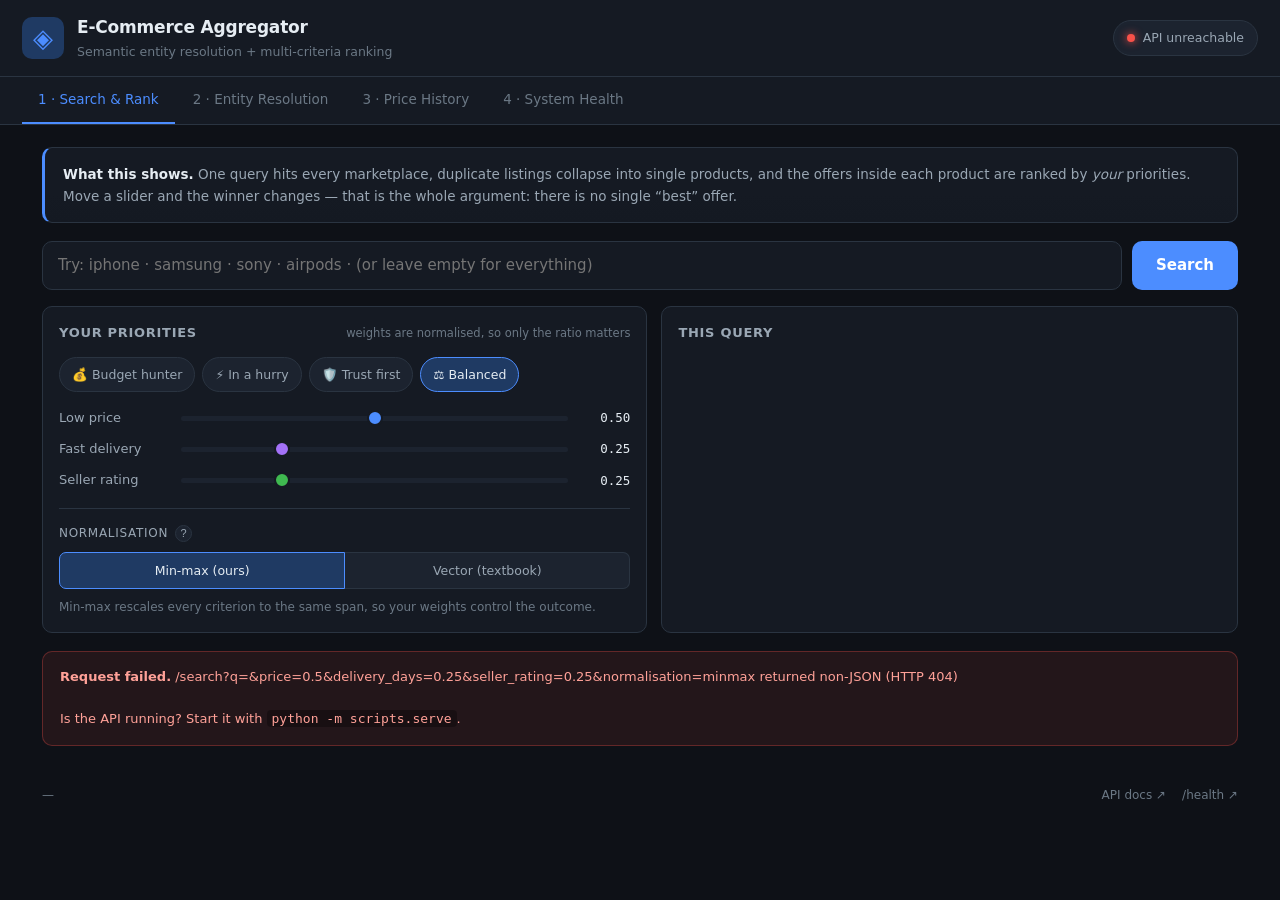
==== web/app/index.html @ dc73a74b "feat: live frontend served by the API, plus a demo walkthrough web/app/ is a four-tab single-page ap" ====
<!DOCTYPE html>
<html lang="en">
<head>
<meta charset="utf-8">
<meta name="viewport" content="width=device-width, initial-scale=1">
<title>E-Commerce Aggregator — live</title>
<!--
  Live frontend. Every number on this page comes from the API at runtime.

  WHY THIS EXISTS. The old dashboard.html was a static snapshot that
  re-implemented TOPSIS in JavaScript -- two implementations of one algorithm,
  which can disagree. This page calls GET /search instead, so the ranking you
  see is the ranking the Python code produced. There is one implementation.

  No CDN, no build step, no framework. Everything is inline or local, because
  the project has to run on a lab machine with no internet.
-->
<link rel="stylesheet" href="style.css">
<!-- Inline data-URI favicon. A separate .ico file would 404 on every page load
     and put a spurious error in the console during a demo. -->
<link rel="icon" href="data:image/svg+xml,%3Csvg xmlns='http://www.w3.org/2000/svg' viewBox='0 0 32 32'%3E%3Crect width='32' height='32' rx='7' fill='%231f3a63'/%3E%3Ctext x='16' y='23' font-size='20' text-anchor='middle' fill='%234c8dff'%3E%E2%97%88%3C/text%3E%3C/svg%3E">
</head>
<body>

<header class="topbar">
  <div class="brand">
    <span class="logo">◈</span>
    <div>
      <h1>E-Commerce Aggregator</h1>
      <p class="sub">Semantic entity resolution + multi-criteria ranking</p>
    </div>
  </div>
  <div class="status" id="statusChip" title="Loading system status…">
    <span class="dot"></span><span id="statusText">connecting…</span>
  </div>
</header>

<nav class="tabs" role="tablist">
  <button class="tab active" data-view="search"  role="tab">1 · Search &amp; Rank</button>
  <button class="tab"        data-view="resolve" role="tab">2 · Entity Resolution</button>
  <button class="tab"        data-view="prices"  role="tab">3 · Price History</button>
  <button class="tab"        data-view="system"  role="tab">4 · System Health</button>
</nav>

<main>

<!-- ============================================================ SEARCH -->
<section class="view active" id="view-search">

  <div class="explainer">
    <strong>What this shows.</strong> One query hits every marketplace, duplicate
    listings collapse into single products, and the offers inside each product are
    ranked by <em>your</em> priorities. Move a slider and the winner changes —
    that is the whole argument: there is no single &ldquo;best&rdquo; offer.
  </div>

  <div class="searchbar">
    <input type="search" id="q" placeholder="Try: iphone · samsung · sony · airpods · (or leave empty for everything)"
           autocomplete="off" spellcheck="false">
    <button id="searchBtn" class="primary">Search</button>
  </div>

  <div class="controls">
    <div class="panel weights">
      <div class="panel-head">
        <h2>Your priorities</h2>
        <span class="hint">weights are normalised, so only the ratio matters</span>
      </div>

      <div class="presets">
        <button class="preset" data-w="0.80,0.10,0.10">💰 Budget hunter</button>
        <button class="preset" data-w="0.20,0.65,0.15">⚡ In a hurry</button>
        <button class="preset" data-w="0.20,0.15,0.65">🛡️ Trust first</button>
        <button class="preset" data-w="0.50,0.25,0.25">⚖️ Balanced</button>
      </div>

      <label class="slider-row">
        <span class="slider-label">Low price</span>
        <input type="range" id="w-price" min="0" max="1" step="0.05" value="0.5">
        <output id="out-price">0.50</output>
      </label>
      <label class="slider-row">
        <span class="slider-label">Fast delivery</span>
        <input type="range" id="w-delivery" min="0" max="1" step="0.05" value="0.25">
        <output id="out-delivery">0.25</output>
      </label>
      <label class="slider-row">
        <span class="slider-label">Seller rating</span>
        <input type="range" id="w-rating" min="0" max="1" step="0.05" value="0.25">
        <output id="out-rating">0.25</output>
      </label>

      <div class="norm-toggle">
        <div class="norm-head">
          Normalisation
          <button class="info" id="normInfo" title="Why this matters">?</button>
        </div>
        <div class="segmented">
          <button class="seg active" data-norm="minmax">Min-max (ours)</button>
          <button class="seg" data-norm="vector">Vector (textbook)</button>
        </div>
        <p class="norm-note" id="normNote">
          Min-max rescales every criterion to the same span, so your weights
          control the outcome.
        </p>
      </div>
    </div>

    <div class="panel stats" id="queryStats">
      <div class="panel-head"><h2>This query</h2></div>
      <div class="statgrid" id="statGrid"></div>
      <div class="pipeline" id="pipelineViz"></div>
    </div>
  </div>

  <div id="results" class="results"></div>
</section>

<!-- ========================================================== RESOLVE -->
<section class="view" id="view-resolve">

  <div class="explainer">
    <strong>The hard part of this project.</strong> &ldquo;iPhone 15 128GB Blue&rdquo;
    and &ldquo;iPhone 15 <em>256GB</em> Blue&rdquo; are about 97% similar as text
    but are <em>different products</em>. Embeddings capture topic, not
    specification — so hard attributes are enforced as <em>constraints</em>,
    never learned.
    <br><br>
    <strong>Stage 1 — blocking:</strong> attributes are extracted from each title
    with rules. Listings whose <code>brand · storage · colour</code> disagree land
    in different blocks and can <em>never</em> merge.
    <strong>Stage 2 — semantic clustering:</strong> inside each block, titles are
    embedded and clustered by cosine similarity. Model number and generation act
    as extra must-not-link constraints.
  </div>

  <div class="searchbar">
    <input type="search" id="rq" placeholder="Filter listings (empty = whole catalogue)"
           autocomplete="off" spellcheck="false">
    <button id="resolveBtn" class="primary">Resolve</button>
  </div>

  <div class="resolve-summary" id="resolveSummary"></div>
  <div id="blocks" class="blocks"></div>
</section>

<!-- =========================================================== PRICES -->
<section class="view" id="view-prices">

  <div class="explainer">
    <strong>Why this matters.</strong> Forecasting needs price <em>history</em>,
    and you cannot scrape the past. An earlier version of the collector recorded a
    static file every day and produced a perfectly flat line — the row count grew
    and the data looked healthy while being worthless. Every series below has real
    day-to-day movement, and <code>flat_series</code> on the health tab is the
    guard that stops that bug ever hiding again.
  </div>

  <div class="price-layout">
    <aside class="panel item-list">
      <div class="panel-head">
        <h2>Tracked items</h2>
        <span class="hint" id="itemCount"></span>
      </div>
      <div id="itemList"></div>
    </aside>
    <div class="panel chart-panel">
      <div class="panel-head">
        <h2 id="chartTitle">Select an item</h2>
        <span class="hint" id="chartMeta"></span>
      </div>
      <div id="chart"></div>
      <div id="chartStats" class="chart-stats"></div>
    </div>
  </div>
</section>

<!-- =========================================================== SYSTEM -->
<section class="view" id="view-system">

  <div class="explainer">
    <strong>Health checks that report data quality, not just liveness.</strong>
    Most health endpoints answer &ldquo;is the process running?&rdquo; — which is
    nearly useless, because the process was running fine the entire time the price
    history was garbage. This one reports the failures this system can actually
    have.
    <br><br>
    <code>status: degraded</code> is <strong>expected</strong> without live API
    credentials. It is not a malfunction — it is the system refusing to pretend
    simulated data is real.
  </div>

  <div class="system-grid" id="systemGrid"></div>

  <div class="panel">
    <div class="panel-head"><h2>Raw /health response</h2>
      <span class="hint">this is exactly what the API returned</span></div>
    <pre id="healthRaw" class="code"></pre>
  </div>
</section>

</main>

<div class="modal" id="modal" hidden>
  <div class="modal-box">
    <button class="modal-close" id="modalClose">×</button>
    <div id="modalBody"></div>
  </div>
</div>

<footer>
  <span id="footerInfo">—</span>
  <span class="spacer"></span>
  <a href="/docs" target="_blank" rel="noopener">API docs ↗</a>
  <a href="/health" target="_blank" rel="noopener">/health ↗</a>
</footer>

<script src="app.js"></script>
</body>
</html>
---- web/app/style.css ----
/*
  Styling for the live frontend.

  Deliberately hand-written, no framework and no CDN: the project has to run on a
  lab machine with no internet. Dark theme because it is being projected in a
  room, and high-contrast-on-dark reads better than dark-on-white on a projector.
*/

:root {
  --bg:        #0e1117;
  --bg-2:      #151a23;
  --bg-3:      #1c232f;
  --line:      #2a3441;
  --text:      #e6edf3;
  --text-2:    #9aa7b4;
  --text-3:    #6b7885;

  --accent:    #4c8dff;
  --accent-dim:#1f3a63;
  --win:       #3fb950;
  --warn:      #d29922;
  --bad:       #f85149;

  --price:     #4c8dff;
  --delivery:  #a371f7;
  --rating:    #3fb950;

  --radius: 10px;
  --mono: ui-monospace, "Cascadia Code", "SF Mono", Consolas, monospace;
}

* { box-sizing: border-box; }

body {
  margin: 0;
  font: 15px/1.55 -apple-system, "Segoe UI", Roboto, system-ui, sans-serif;
  background: var(--bg);
  color: var(--text);
  -webkit-font-smoothing: antialiased;
}

h1, h2, h3 { margin: 0; font-weight: 600; }
code, pre, .mono { font-family: var(--mono); }

/* ---------------------------------------------------------------- topbar */

.topbar {
  display: flex; align-items: center; justify-content: space-between;
  gap: 16px; padding: 14px 22px;
  background: var(--bg-2); border-bottom: 1px solid var(--line);
  position: sticky; top: 0; z-index: 20;
}
.brand { display: flex; align-items: center; gap: 13px; }
.logo {
  font-size: 26px; color: var(--accent);
  display: grid; place-items: center;
  width: 42px; height: 42px; border-radius: var(--radius);
  background: var(--accent-dim);
}
.topbar h1 { font-size: 17px; letter-spacing: -0.2px; }
.sub { margin: 2px 0 0; font-size: 12.5px; color: var(--text-3); }

.status {
  display: flex; align-items: center; gap: 8px;
  padding: 7px 13px; border-radius: 100px;
  background: var(--bg-3); border: 1px solid var(--line);
  font-size: 12.5px; color: var(--text-2); white-space: nowrap;
}
.status .dot {
  width: 8px; height: 8px; border-radius: 50%;
  background: var(--text-3); flex: none;
}
.status.ok       .dot { background: var(--win);  box-shadow: 0 0 8px var(--win); }
.status.degraded .dot { background: var(--warn); box-shadow: 0 0 8px var(--warn); }
.status.error    .dot { background: var(--bad);  box-shadow: 0 0 8px var(--bad); }

/* ---------------------------------------------------------------- tabs */

.tabs {
  display: flex; gap: 2px; padding: 0 22px;
  background: var(--bg-2); border-bottom: 1px solid var(--line);
  overflow-x: auto;
}
.tab {
  appearance: none; border: 0; background: none; cursor: pointer;
  padding: 12px 16px; font: inherit; font-size: 13.5px;
  color: var(--text-3); border-bottom: 2px solid transparent;
  white-space: nowrap; transition: color .12s;
}
.tab:hover { color: var(--text-2); }
.tab.active { color: var(--accent); border-bottom-color: var(--accent); }

main { max-width: 1240px; margin: 0 auto; padding: 22px; }

.view { display: none; }
.view.active { display: block; animation: fade .18s ease; }
@keyframes fade { from { opacity: 0; transform: translateY(3px); } }

/* ---------------------------------------------------------------- explainer */

.explainer {
  background: linear-gradient(180deg, var(--bg-2), var(--bg-2) 60%, #141922);
  border: 1px solid var(--line); border-left: 3px solid var(--accent);
  border-radius: var(--radius);
  padding: 15px 18px; margin-bottom: 18px;
  font-size: 13.5px; line-height: 1.65; color: var(--text-2);
}
.explainer strong { color: var(--text); }
.explainer code {
  background: var(--bg-3); padding: 1px 5px; border-radius: 4px;
  font-size: 12.5px; color: #a8c7fa;
}

/* ---------------------------------------------------------------- search */

.searchbar { display: flex; gap: 10px; margin-bottom: 16px; }
.searchbar input {
  flex: 1; padding: 12px 15px; font: inherit;
  background: var(--bg-2); color: var(--text);
  border: 1px solid var(--line); border-radius: var(--radius);
}
.searchbar input:focus {
  outline: none; border-color: var(--accent);
  box-shadow: 0 0 0 3px rgba(76,141,255,.15);
}
button.primary {
  padding: 12px 24px; font: inherit; font-weight: 600; cursor: pointer;
  background: var(--accent); color: #fff;
  border: 0; border-radius: var(--radius);
}
button.primary:hover { background: #3d7ae5; }
button.primary:disabled { opacity: .55; cursor: default; }

/* ---------------------------------------------------------------- panels */

.panel {
  background: var(--bg-2); border: 1px solid var(--line);
  border-radius: var(--radius); padding: 16px;
}
.panel-head {
  display: flex; align-items: baseline; justify-content: space-between;
  gap: 10px; margin-bottom: 13px;
}
.panel-head h2 { font-size: 13px; text-transform: uppercase; letter-spacing: .7px; color: var(--text-2); }
.hint { font-size: 11.5px; color: var(--text-3); }

.controls {
  display: grid; grid-template-columns: minmax(0,1.05fr) minmax(0,1fr);
  gap: 14px; margin-bottom: 18px;
}
@media (max-width: 900px) { .controls { grid-template-columns: 1fr; } }

/* ---------------------------------------------------------------- weights */

.presets { display: flex; flex-wrap: wrap; gap: 7px; margin-bottom: 16px; }
.preset {
  padding: 7px 12px; font: inherit; font-size: 12.5px; cursor: pointer;
  background: var(--bg-3); color: var(--text-2);
  border: 1px solid var(--line); border-radius: 100px;
}
.preset:hover { border-color: var(--accent); color: var(--text); }
.preset.active { background: var(--accent-dim); border-color: var(--accent); color: var(--text); }

.slider-row {
  display: grid; grid-template-columns: 108px 1fr 48px;
  align-items: center; gap: 12px; margin-bottom: 11px;
}
.slider-label { font-size: 13px; color: var(--text-2); }
.slider-row output {
  font-family: var(--mono); font-size: 12.5px; text-align: right; color: var(--text);
}
input[type=range] {
  appearance: none; height: 5px; border-radius: 3px;
  background: var(--bg-3); cursor: pointer;
}
input[type=range]::-webkit-slider-thumb {
  appearance: none; width: 16px; height: 16px; border-radius: 50%;
  background: var(--accent); border: 2px solid var(--bg-2); cursor: pointer;
}
input[type=range]::-moz-range-thumb {
  width: 14px; height: 14px; border-radius: 50%;
  background: var(--accent); border: 2px solid var(--bg-2); cursor: pointer;
}
#w-price::-webkit-slider-thumb    { background: var(--price); }
#w-delivery::-webkit-slider-thumb { background: var(--delivery); }
#w-rating::-webkit-slider-thumb   { background: var(--rating); }

.norm-toggle { margin-top: 18px; padding-top: 15px; border-top: 1px solid var(--line); }
.norm-head {
  display: flex; align-items: center; gap: 7px; margin-bottom: 9px;
  font-size: 12px; text-transform: uppercase; letter-spacing: .7px; color: var(--text-2);
}
.info {
  width: 17px; height: 17px; border-radius: 50%; cursor: pointer;
  background: var(--bg-3); color: var(--text-2);
  border: 1px solid var(--line); font-size: 11px; line-height: 1; padding: 0;
}
.info:hover { border-color: var(--accent); color: var(--accent); }
.segmented { display: flex; gap: 0; }
.seg {
  flex: 1; padding: 8px 10px; font: inherit; font-size: 12.5px; cursor: pointer;
  background: var(--bg-3); color: var(--text-2);
  border: 1px solid var(--line);
}
.seg:first-child { border-radius: 7px 0 0 7px; }
.seg:last-child  { border-radius: 0 7px 7px 0; border-left: 0; }
.seg.active { background: var(--accent-dim); color: var(--text); border-color: var(--accent); }
.norm-note { margin: 9px 0 0; font-size: 12px; color: var(--text-3); line-height: 1.5; }
.norm-note.warn { color: var(--warn); }

/* ---------------------------------------------------------------- stats */

.statgrid {
  display: grid; grid-template-columns: repeat(auto-fit, minmax(88px, 1fr));
  gap: 9px; margin-bottom: 15px;
}
.stat {
  background: var(--bg-3); border: 1px solid var(--line);
  border-radius: 8px; padding: 10px 11px;
}
.stat .n { font-size: 21px; font-weight: 650; font-family: var(--mono); line-height: 1.1; }
.stat .k { font-size: 10.5px; text-transform: uppercase; letter-spacing: .5px; color: var(--text-3); margin-top: 3px; }

.pipeline { display: flex; flex-direction: column; gap: 5px; }
.pstage {
  display: grid; grid-template-columns: 20px 1fr auto;
  align-items: center; gap: 10px;
  padding: 8px 11px; background: var(--bg-3);
  border: 1px solid var(--line); border-radius: 7px; font-size: 12.5px;
}
.pstage .num {
  width: 20px; height: 20px; border-radius: 50%;
  background: var(--accent-dim); color: var(--accent);
  display: grid; place-items: center; font-size: 11px; font-weight: 700;
}
.pstage .lbl { color: var(--text-2); }
.pstage .val { font-family: var(--mono); font-size: 12px; color: var(--text); }

/* ---------------------------------------------------------------- results */

.results { display: flex; flex-direction: column; gap: 13px; }

.product {
  background: var(--bg-2); border: 1px solid var(--line);
  border-radius: var(--radius); overflow: hidden;
}
.product-head {
  display: flex; align-items: flex-start; justify-content: space-between;
  gap: 14px; padding: 14px 16px; background: var(--bg-3);
  border-bottom: 1px solid var(--line);
}
.product-title { font-size: 14.5px; font-weight: 600; line-height: 1.4; }
.product-meta { margin-top: 5px; font-size: 12px; color: var(--text-3); }
.badge {
  display: inline-block; padding: 2px 8px; margin-right: 5px;
  border-radius: 100px; font-size: 11px; font-family: var(--mono);
  background: var(--bg); border: 1px solid var(--line); color: var(--text-2);
}
.savings { text-align: right; white-space: nowrap; }
.savings .amt { font-size: 17px; font-weight: 650; color: var(--win); font-family: var(--mono); }
.savings .lbl { font-size: 10.5px; text-transform: uppercase; letter-spacing: .5px; color: var(--text-3); }

table.offers { width: 100%; border-collapse: collapse; font-size: 13px; }
table.offers th {
  text-align: left; padding: 8px 14px; font-size: 10.5px; font-weight: 600;
  text-transform: uppercase; letter-spacing: .6px; color: var(--text-3);
  border-bottom: 1px solid var(--line); white-space: nowrap;
}
table.offers th.num, table.offers td.num { text-align: right; }
table.offers td { padding: 10px 14px; border-bottom: 1px solid #1e2530; }
table.offers tr:last-child td { border-bottom: 0; }
table.offers tr.winner { background: rgba(63,185,80,.07); }
table.offers tr.winner td { border-bottom-color: rgba(63,185,80,.15); }
.rank { font-family: var(--mono); color: var(--text-3); font-size: 12px; }
.rank.first { color: var(--win); font-weight: 700; }
.crown { margin-left: 5px; }
td.money { font-family: var(--mono); font-weight: 600; }
.orig { font-size: 11px; color: var(--text-3); font-family: var(--mono); }

.scorebar {
  display: flex; align-items: center; gap: 8px; min-width: 128px;
}
.scoretrack {
  flex: 1; height: 5px; border-radius: 3px; background: var(--bg-3); overflow: hidden;
}
.scorefill { height: 100%; background: var(--accent); border-radius: 3px; transition: width .3s; }
tr.winner .scorefill { background: var(--win); }
.scorenum { font-family: var(--mono); font-size: 11.5px; color: var(--text-2); width: 40px; text-align: right; }

.why { padding: 12px 16px; background: rgba(63,185,80,.05); border-top: 1px solid var(--line); }
.why-head { font-size: 11px; text-transform: uppercase; letter-spacing: .6px; color: var(--text-3); margin-bottom: 9px; }
.why-bars { display: flex; flex-direction: column; gap: 6px; }
.why-row { display: grid; grid-template-columns: 100px 1fr 44px; align-items: center; gap: 10px; font-size: 12px; }
.why-row .k { color: var(--text-2); }
.why-track { height: 6px; border-radius: 3px; background: var(--bg-3); overflow: hidden; }
.why-fill { height: 100%; border-radius: 3px; }
.why-fill.price    { background: var(--price); }
.why-fill.delivery { background: var(--delivery); }
.why-fill.rating   { background: var(--rating); }
.why-row .v { font-family: var(--mono); font-size: 11.5px; text-align: right; color: var(--text-2); }

/* ---------------------------------------------------------------- resolve */

.resolve-summary {
  display: grid; grid-template-columns: repeat(auto-fit, minmax(140px, 1fr));
  gap: 11px; margin-bottom: 16px;
}
.blocks { display: flex; flex-direction: column; gap: 13px; }

.block {
  background: var(--bg-2); border: 1px solid var(--line);
  border-radius: var(--radius); overflow: hidden;
}
.block-head {
  padding: 11px 15px; background: var(--bg-3); border-bottom: 1px solid var(--line);
  display: flex; align-items: center; gap: 10px; flex-wrap: wrap;
}
.block-head .bk { font-family: var(--mono); font-size: 12px; color: var(--accent); }
.attr {
  display: inline-flex; align-items: center; gap: 4px;
  padding: 2px 8px; border-radius: 5px; font-size: 11px; font-family: var(--mono);
  background: var(--bg); border: 1px solid var(--line);
}
.attr .an { color: var(--text-3); }
.attr .av { color: var(--text); }
.attr.null .av { color: var(--text-3); font-style: italic; }

.cluster { padding: 11px 15px; border-bottom: 1px solid #1e2530; }
.cluster:last-child { border-bottom: 0; }
.cluster-head {
  display: flex; align-items: center; gap: 9px; margin-bottom: 8px;
  font-size: 12px; color: var(--text-2);
}
.cluster-head .cid { font-family: var(--mono); font-size: 11px; color: var(--text-3); }
.merged {
  padding: 2px 8px; border-radius: 100px; font-size: 10.5px; font-weight: 600;
  background: rgba(63,185,80,.13); color: var(--win); border: 1px solid rgba(63,185,80,.3);
}
.singleton {
  padding: 2px 8px; border-radius: 100px; font-size: 10.5px;
  background: var(--bg-3); color: var(--text-3); border: 1px solid var(--line);
}
.listing {
  display: grid; grid-template-columns: 92px 1fr auto;
  gap: 11px; align-items: center;
  padding: 7px 10px; margin-bottom: 4px;
  background: var(--bg-3); border-radius: 6px; font-size: 12.5px;
}
.listing:last-child { margin-bottom: 0; }
.listing .src { font-family: var(--mono); font-size: 11px; color: var(--accent); }
.listing .ttl { color: var(--text-2); overflow: hidden; text-overflow: ellipsis; white-space: nowrap; }
.listing .attrs { display: flex; gap: 4px; flex-wrap: wrap; justify-content: flex-end; }

/* ---------------------------------------------------------------- prices */

.price-layout { display: grid; grid-template-columns: 300px minmax(0,1fr); gap: 14px; }
@media (max-width: 900px) { .price-layout { grid-template-columns: 1fr; } }

.item-list { max-height: 620px; overflow-y: auto; }
.item {
  padding: 9px 11px; margin-bottom: 5px; border-radius: 7px; cursor: pointer;
  background: var(--bg-3); border: 1px solid transparent; font-size: 12.5px;
}
.item:hover { border-color: var(--line); }
.item.active { border-color: var(--accent); background: var(--accent-dim); }
.item .it { color: var(--text); overflow: hidden; text-overflow: ellipsis; white-space: nowrap; }
.item .im { font-size: 11px; color: var(--text-3); font-family: var(--mono); margin-top: 3px; }

.chart-panel { min-height: 400px; }
#chart svg { width: 100%; height: auto; display: block; }
.chart-empty { display: grid; place-items: center; height: 320px; color: var(--text-3); font-size: 13px; }
.chart-stats {
  display: grid; grid-template-columns: repeat(auto-fit, minmax(96px,1fr));
  gap: 9px; margin-top: 14px;
}

/* ---------------------------------------------------------------- system */

.system-grid {
  display: grid; grid-template-columns: repeat(auto-fit, minmax(270px,1fr));
  gap: 13px; margin-bottom: 16px;
}
.kv { display: flex; justify-content: space-between; gap: 12px; padding: 6px 0; font-size: 13px; border-bottom: 1px solid #1e2530; }
.kv:last-child { border-bottom: 0; }
.kv .k { color: var(--text-3); }
.kv .v { font-family: var(--mono); font-size: 12.5px; text-align: right; }
.kv .v.good { color: var(--win); }
.kv .v.warn { color: var(--warn); }
.kv .v.bad  { color: var(--bad); }

.warnlist { display: flex; flex-direction: column; gap: 8px; }
.warnitem {
  padding: 9px 12px; border-radius: 7px; font-size: 12.5px; line-height: 1.5;
  background: rgba(210,153,34,.09); border: 1px solid rgba(210,153,34,.28); color: #e9c46a;
}
.okitem {
  padding: 9px 12px; border-radius: 7px; font-size: 12.5px;
  background: rgba(63,185,80,.09); border: 1px solid rgba(63,185,80,.28); color: #7ee08a;
}

pre.code {
  margin: 0; padding: 13px; overflow-x: auto;
  background: var(--bg); border: 1px solid var(--line); border-radius: 8px;
  font-size: 11.5px; line-height: 1.6; color: var(--text-2);
}

/* ---------------------------------------------------------------- misc */

.empty, .loading {
  padding: 44px 20px; text-align: center; color: var(--text-3); font-size: 13.5px;
}
.spinner {
  display: inline-block; width: 15px; height: 15px; margin-right: 8px;
  border: 2px solid var(--line); border-top-color: var(--accent);
  border-radius: 50%; animation: spin .7s linear infinite; vertical-align: -2px;
}
@keyframes spin { to { transform: rotate(360deg); } }

.errorbox {
  padding: 15px 17px; border-radius: var(--radius); font-size: 13px; line-height: 1.6;
  background: rgba(248,81,73,.09); border: 1px solid rgba(248,81,73,.3); color: #ffa198;
}
.errorbox code { background: rgba(0,0,0,.3); padding: 1px 5px; border-radius: 4px; }

.modal {
  position: fixed; inset: 0; z-index: 60;
  background: rgba(0,0,0,.65); display: grid; place-items: center; padding: 22px;
}
/* MUST come after the rule above.
   `display: grid` on a class beats the UA stylesheet's `[hidden] { display: none }`,
   so without this the "hidden" modal stays laid out -- a full-viewport
   position:fixed overlay that dims the page and swallows every click. The app
   looked fine in a screenshot and was completely unusable. */
.modal[hidden] { display: none; }
.modal-box {
  position: relative; max-width: 620px; max-height: 82vh; overflow-y: auto;
  background: var(--bg-2); border: 1px solid var(--line);
  border-radius: 12px; padding: 26px;
}
.modal-close {
  position: absolute; top: 12px; right: 14px;
  background: none; border: 0; color: var(--text-3);
  font-size: 25px; line-height: 1; cursor: pointer; padding: 0;
}
.modal-close:hover { color: var(--text); }
.modal-box h3 { font-size: 16px; margin-bottom: 12px; }
.modal-box p { font-size: 13.5px; line-height: 1.7; color: var(--text-2); }
.modal-box table { width: 100%; border-collapse: collapse; font-size: 12.5px; margin: 14px 0; }
.modal-box th, .modal-box td { padding: 7px 9px; text-align: left; border-bottom: 1px solid var(--line); }
.modal-box th { color: var(--text-3); font-size: 11px; text-transform: uppercase; letter-spacing: .5px; }
.modal-box td.mono { font-family: var(--mono); }

footer {
  display: flex; align-items: center; gap: 16px;
  max-width: 1240px; margin: 0 auto; padding: 18px 22px 34px;
  font-size: 12px; color: var(--text-3);
}
footer .spacer { flex: 1; }
footer a { color: var(--text-3); text-decoration: none; }
footer a:hover { color: var(--accent); }
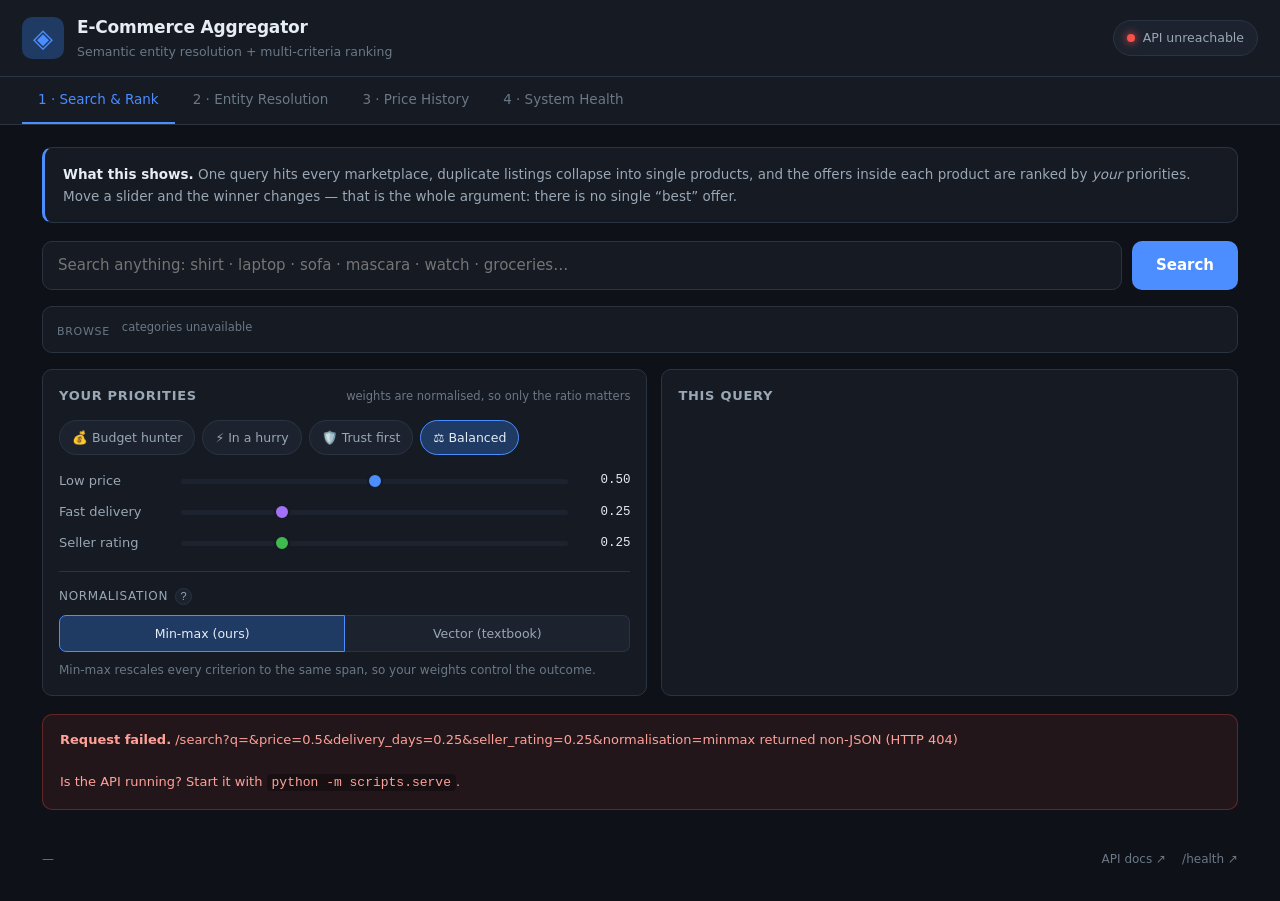
==== commit dcca629f: "feat: UI for category browse, images, three profiles, buy links, recommendations The frontend now sh" ====
--- a/web/app/index.html
+++ b/web/app/index.html
@@ -55,9 +55,14 @@
   </div>
 
   <div class="searchbar">
-    <input type="search" id="q" placeholder="Try: iphone · samsung · sony · airpods · (or leave empty for everything)"
+    <input type="search" id="q" placeholder="Search anything: shirt · laptop · sofa · mascara · watch · groceries…"
            autocomplete="off" spellcheck="false">
     <button id="searchBtn" class="primary">Search</button>
+  </div>
+
+  <div class="catbar">
+    <span class="catbar-label">Browse</span>
+    <div class="catchips" id="catChips"></div>
   </div>
 
   <div class="controls">
--- a/web/app/style.css
+++ b/web/app/style.css
@@ -236,6 +236,133 @@
 .pstage .lbl { color: var(--text-2); }
 .pstage .val { font-family: var(--mono); font-size: 12px; color: var(--text); }
 
+/* ---------------------------------------------------------------- categories */
+
+.catbar {
+  display: flex; align-items: flex-start; gap: 12px;
+  margin-bottom: 16px; padding: 12px 14px;
+  background: var(--bg-2); border: 1px solid var(--line); border-radius: var(--radius);
+}
+.catbar-label {
+  flex: none; padding-top: 4px;
+  font-size: 11px; text-transform: uppercase; letter-spacing: .7px; color: var(--text-3);
+}
+.catchips { display: flex; flex-wrap: wrap; gap: 6px; }
+.catchip {
+  padding: 5px 11px; font: inherit; font-size: 12px; cursor: pointer;
+  background: var(--bg-3); color: var(--text-2);
+  border: 1px solid var(--line); border-radius: 100px; white-space: nowrap;
+}
+.catchip:hover { border-color: var(--accent); color: var(--text); }
+.catchip.active { background: var(--accent-dim); border-color: var(--accent); color: var(--text); }
+
+/* ---------------------------------------------------------------- thumbnails */
+
+.thumb {
+  flex: none; width: 76px; height: 76px; border-radius: 8px;
+  object-fit: cover; background: var(--bg);
+  border: 1px solid var(--line);
+}
+/* A broken image must not leave a torn icon mid-demo. Product images come from
+   a third-party CDN, so some WILL fail; this degrades to a neutral tile. */
+.thumb.broken {
+  object-fit: none;
+  background: linear-gradient(135deg, var(--bg-3), var(--bg));
+}
+.thumb.broken::after { content: ""; }
+.ph-main { flex: 1; min-width: 0; }
+
+.badge.cat  { border-color: #2f5b8a; color: #8ab4f8; }
+.badge.spec { border-color: #3a5a3a; color: #8fd694; font-family: var(--mono); }
+.badge.win  { border-color: var(--win); color: var(--win); }
+
+/* ---------------------------------------------------------------- profiles */
+
+.profiles { padding: 13px 16px; border-bottom: 1px solid var(--line); }
+.profiles-head {
+  display: flex; align-items: center; gap: 10px; margin-bottom: 10px;
+  font-size: 11px; text-transform: uppercase; letter-spacing: .6px; color: var(--text-3);
+}
+.ok-pill, .warn-pill {
+  padding: 2px 9px; border-radius: 100px; font-size: 10.5px;
+  text-transform: none; letter-spacing: 0; font-weight: 600;
+}
+.ok-pill   { background: rgba(63,185,80,.14); color: var(--win);
+             border: 1px solid rgba(63,185,80,.3); }
+.warn-pill { background: rgba(210,153,34,.14); color: var(--warn);
+             border: 1px solid rgba(210,153,34,.3); }
+
+.profile-grid {
+  display: grid; grid-template-columns: repeat(auto-fit, minmax(150px, 1fr)); gap: 9px;
+}
+.profile-card {
+  padding: 11px 12px; border-radius: 8px;
+  background: var(--bg-3); border: 1px solid var(--line);
+}
+.pc-head { display: flex; align-items: center; gap: 6px; margin-bottom: 7px; }
+.pc-icon { font-size: 13px; }
+.pc-label { font-size: 11.5px; color: var(--text-2); }
+.pc-price { font-family: var(--mono); font-size: 17px; font-weight: 650; }
+.pc-seller { font-size: 11.5px; color: var(--text-2); margin-top: 2px;
+             overflow: hidden; text-overflow: ellipsis; white-space: nowrap; }
+.pc-facts { display: flex; gap: 10px; margin-top: 6px;
+            font-family: var(--mono); font-size: 11px; color: var(--text-3); }
+
+/* ---------------------------------------------------------------- buy links */
+
+.buy { padding: 12px 16px; border-bottom: 1px solid var(--line); }
+.buy-row { display: flex; align-items: center; flex-wrap: wrap; gap: 7px; }
+.buy-row + .buy-row { margin-top: 8px; }
+.buy-label {
+  font-size: 10.5px; text-transform: uppercase; letter-spacing: .6px;
+  color: var(--text-3); margin-right: 3px;
+}
+.buy-label.verified { color: var(--win); }
+.buybtn {
+  padding: 6px 12px; border-radius: 7px; font-size: 12.5px; text-decoration: none;
+  background: var(--bg-3); color: var(--text-2); border: 1px solid var(--line);
+}
+.buybtn:hover { border-color: var(--accent); color: var(--text); }
+/* A verified offer is a real price at a real seller, so it gets the emphasis.
+   A search link is a lead, not a quote, and must never look like one. */
+.buybtn.verified {
+  background: rgba(63,185,80,.12); border-color: rgba(63,185,80,.4);
+  color: #8fd694; font-weight: 600; font-family: var(--mono);
+}
+.buy-note { font-size: 11px; color: var(--text-3); font-style: italic; }
+
+/* ---------------------------------------------------------------- recs */
+
+.recwrap { border-bottom: 1px solid var(--line); }
+.recbtn {
+  width: 100%; padding: 10px 16px; text-align: left; cursor: pointer;
+  background: none; border: 0; font: inherit; font-size: 12.5px; color: var(--accent);
+}
+.recbtn:hover { background: var(--bg-3); }
+.recbtn:disabled { color: var(--text-3); cursor: default; }
+.recs { display: none; padding: 0 16px 14px; }
+.recs.open { display: block; }
+.rec-grid {
+  display: grid; grid-template-columns: repeat(auto-fill, minmax(158px, 1fr)); gap: 9px;
+}
+.rec {
+  display: flex; flex-direction: column; text-decoration: none;
+  background: var(--bg-3); border: 1px solid var(--line);
+  border-radius: 8px; overflow: hidden;
+}
+.rec:hover { border-color: var(--accent); }
+.rec img { width: 100%; height: 92px; object-fit: cover; background: var(--bg); }
+.rec-body { padding: 8px 9px; }
+.rec-title { font-size: 12px; color: var(--text); line-height: 1.35;
+             display: -webkit-box; -webkit-line-clamp: 2; -webkit-box-orient: vertical;
+             overflow: hidden; }
+.rec-meta { font-size: 10.5px; color: var(--text-3); margin-top: 3px; }
+.rec-why  { font-size: 10.5px; color: var(--accent); margin-top: 4px; }
+.rec-basis {
+  margin-top: 11px; font-size: 11px; color: var(--text-3);
+  line-height: 1.5; font-style: italic;
+}
+
 /* ---------------------------------------------------------------- results */
 
 .results { display: flex; flex-direction: column; gap: 13px; }
@@ -245,7 +372,7 @@
   border-radius: var(--radius); overflow: hidden;
 }
 .product-head {
-  display: flex; align-items: flex-start; justify-content: space-between;
+  display: flex; align-items: flex-start;
   gap: 14px; padding: 14px 16px; background: var(--bg-3);
   border-bottom: 1px solid var(--line);
 }
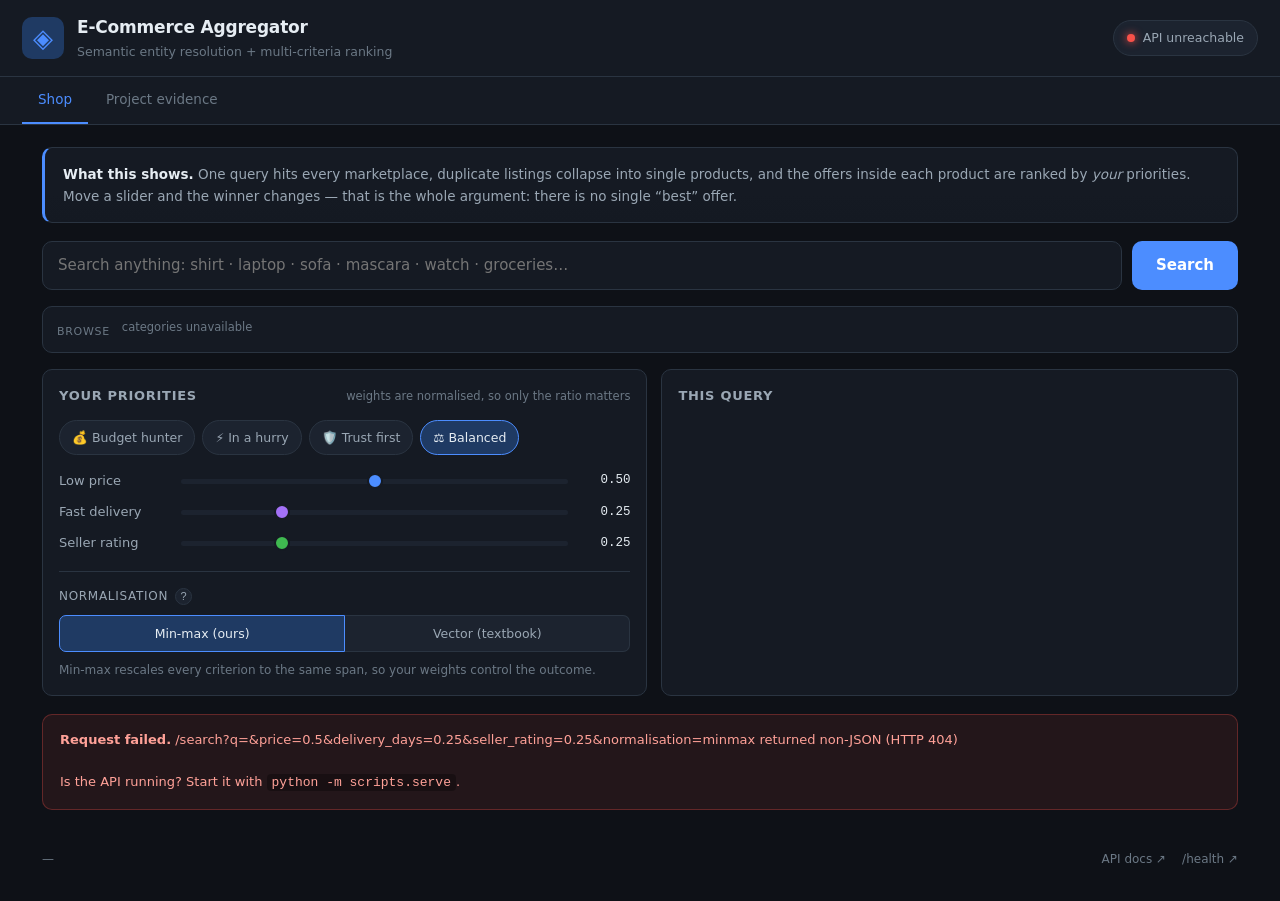
==== commit 5c4b0ce1: "feat: remove the developer tabs from the shopper UI Price History and System Health are gone. A shop" ====
--- a/web/app/index.html
+++ b/web/app/index.html
@@ -36,10 +36,13 @@
 </header>
 
 <nav class="tabs" role="tablist">
-  <button class="tab active" data-view="search"  role="tab">1 · Search &amp; Rank</button>
-  <button class="tab"        data-view="resolve" role="tab">2 · Entity Resolution</button>
-  <button class="tab"        data-view="prices"  role="tab">3 · Price History</button>
-  <button class="tab"        data-view="system"  role="tab">4 · System Health</button>
+  <button class="tab active" data-view="search"  role="tab">Shop</button>
+  <!-- Price History and System Health are gone: a shopper has no use for
+       flat_series counts or FX snapshot ages, and leaving developer diagnostics
+       as the app's furniture made a consumer product look like a dashboard.
+       Entity Resolution stays because it demonstrates the project's core
+       technical claim -- kept out of the main flow, labelled as evidence. -->
+  <button class="tab"        data-view="resolve" role="tab">Project evidence</button>
 </nav>
 
 <main>
@@ -149,8 +152,13 @@
   <div id="blocks" class="blocks"></div>
 </section>
 
-<!-- =========================================================== PRICES -->
-<section class="view" id="view-prices">
+<!-- =========================================================== PRICES
+     REMOVED from the UI. The price-history data and its /price-history and
+     /tracked-items endpoints still exist and are still tested -- the forecasting
+     module will need them -- but they are not something a shopper should be
+     shown. Reachable at /price-history/{source}/{id} for development.
+-->
+<section class="view" id="view-prices" hidden>
 
   <div class="explainer">
     <strong>Why this matters.</strong> Forecasting needs price <em>history</em>,
@@ -180,8 +188,11 @@
   </div>
 </section>
 
-<!-- =========================================================== SYSTEM -->
-<section class="view" id="view-system">
+<!-- =========================================================== SYSTEM
+     REMOVED from the UI, same reasoning. /health and /config remain live and
+     linked in the footer, which is where an operational diagnostic belongs.
+-->
+<section class="view" id="view-system" hidden>
 
   <div class="explainer">
     <strong>Health checks that report data quality, not just liveness.</strong>
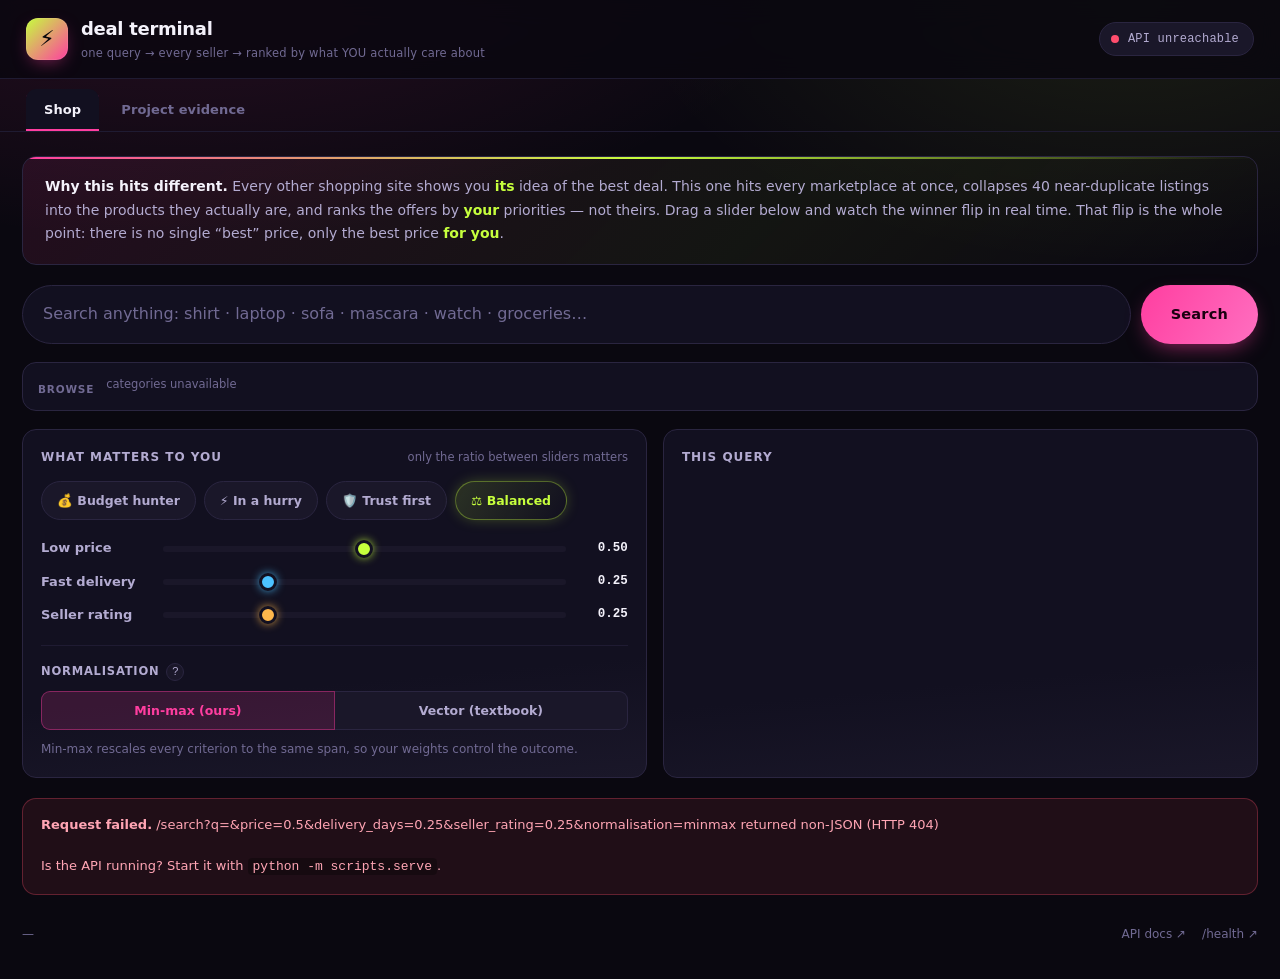
==== commit 8e15e2cd: "feat: redesign the frontend -- a bold, dark "deal terminal" look The project worked but opened looki" ====
--- a/web/app/index.html
+++ b/web/app/index.html
@@ -3,7 +3,7 @@
 <head>
 <meta charset="utf-8">
 <meta name="viewport" content="width=device-width, initial-scale=1">
-<title>E-Commerce Aggregator — live</title>
+<title>⚡ Aggregator — every price, live</title>
 <!--
   Live frontend. Every number on this page comes from the API at runtime.
 
@@ -24,10 +24,10 @@
 
 <header class="topbar">
   <div class="brand">
-    <span class="logo">◈</span>
+    <span class="logo">⚡</span>
     <div>
-      <h1>E-Commerce Aggregator</h1>
-      <p class="sub">Semantic entity resolution + multi-criteria ranking</p>
+      <h1>deal terminal</h1>
+      <p class="sub">one query → every seller → ranked by what YOU actually care about</p>
     </div>
   </div>
   <div class="status" id="statusChip" title="Loading system status…">
@@ -51,10 +51,12 @@
 <section class="view active" id="view-search">
 
   <div class="explainer">
-    <strong>What this shows.</strong> One query hits every marketplace, duplicate
-    listings collapse into single products, and the offers inside each product are
-    ranked by <em>your</em> priorities. Move a slider and the winner changes —
-    that is the whole argument: there is no single &ldquo;best&rdquo; offer.
+    <strong>Why this hits different.</strong> Every other shopping site shows you
+    <em>its</em> idea of the best deal. This one hits every marketplace at once,
+    collapses 40 near-duplicate listings into the products they actually are, and
+    ranks the offers by <em>your</em> priorities — not theirs. Drag a slider below
+    and watch the winner flip in real time. That flip is the whole point: there is
+    no single &ldquo;best&rdquo; price, only the best price <em>for you</em>.
   </div>
 
   <div class="searchbar">
@@ -71,8 +73,8 @@
   <div class="controls">
     <div class="panel weights">
       <div class="panel-head">
-        <h2>Your priorities</h2>
-        <span class="hint">weights are normalised, so only the ratio matters</span>
+        <h2>What matters to you</h2>
+        <span class="hint">only the ratio between sliders matters</span>
       </div>
 
       <div class="presets">
@@ -128,18 +130,18 @@
 <section class="view" id="view-resolve">
 
   <div class="explainer">
-    <strong>The hard part of this project.</strong> &ldquo;iPhone 15 128GB Blue&rdquo;
-    and &ldquo;iPhone 15 <em>256GB</em> Blue&rdquo; are about 97% similar as text
-    but are <em>different products</em>. Embeddings capture topic, not
-    specification — so hard attributes are enforced as <em>constraints</em>,
-    never learned.
+    <strong>The part everyone gets wrong.</strong> &ldquo;iPhone 15 128GB Blue&rdquo;
+    and &ldquo;iPhone 15 <em>256GB</em> Blue&rdquo; read as ~97% the same text —
+    but they are <em>different products</em>, full stop. Embeddings are great at
+    topic, terrible at specification. So hard attributes never get <em>learned</em>
+    here — they get enforced as <em>constraints</em> no similarity score can override.
     <br><br>
-    <strong>Stage 1 — blocking:</strong> attributes are extracted from each title
-    with rules. Listings whose <code>brand · storage · colour</code> disagree land
-    in different blocks and can <em>never</em> merge.
-    <strong>Stage 2 — semantic clustering:</strong> inside each block, titles are
-    embedded and clustered by cosine similarity. Model number and generation act
-    as extra must-not-link constraints.
+    <strong>Stage 1 — blocking:</strong> attributes are pulled from each title by
+    rule. Listings whose <code>brand · storage · colour</code> disagree land in
+    different blocks and can <em>never</em> merge, no matter how similar the text.
+    <strong>Stage 2 — semantic clustering:</strong> inside each surviving block,
+    titles are embedded and clustered by cosine similarity, with model number and
+    generation acting as extra must-not-link tripwires.
   </div>
 
   <div class="searchbar">
--- a/web/app/style.css
+++ b/web/app/style.css
@@ -1,270 +1,370 @@
 /*
-  Styling for the live frontend.
-
-  Deliberately hand-written, no framework and no CDN: the project has to run on a
-  lab machine with no internet. Dark theme because it is being projected in a
-  room, and high-contrast-on-dark reads better than dark-on-white on a projector.
+  Styling for the live frontend. "Live deal terminal" visual system: a shopping
+  aggregator presented with the pace of a trading dashboard, not a catalogue
+  page. Two coordinated signature accents do the semantic work --
+
+      --volt   electric lime    money / savings / the winning offer / "live"
+      --pulse  hot magenta      primary actions / the search bar / urgency
+
+  -- rather than one generic neon colour used for everything, which is the
+  look a glance at any AI-styled dashboard produces. Deliberately hand-written,
+  no framework and no CDN: the project has to run on a lab machine with no
+  internet, so every gradient, glow and animation below is plain CSS.
+
+  ZERO SELECTORS CHANGED FROM THE PREVIOUS SKIN. app.js builds every result,
+  profile card, offer row and recommendation panel from a template string
+  targeting these exact class names; this file only changes what they look
+  like, never what they are, so a full reskin carries no risk to the wiring.
 */
 
 :root {
-  --bg:        #0e1117;
-  --bg-2:      #151a23;
-  --bg-3:      #1c232f;
-  --line:      #2a3441;
-  --text:      #e6edf3;
-  --text-2:    #9aa7b4;
-  --text-3:    #6b7885;
-
-  --accent:    #4c8dff;
-  --accent-dim:#1f3a63;
-  --win:       #3fb950;
-  --warn:      #d29922;
-  --bad:       #f85149;
-
-  --price:     #4c8dff;
-  --delivery:  #a371f7;
-  --rating:    #3fb950;
-
-  --radius: 10px;
+  /* ----- surfaces: near-black with a violet lean, not generic gray-900 ----- */
+  --ink:       #07060b;
+  --bg:        #0a0810;
+  --bg-2:      #121020;
+  --bg-3:      #1a1729;
+  --line:      #2a2540;
+  --line-soft: #1f1b32;
+
+  --text:      #f4f2fb;
+  --text-2:    #b3abd1;
+  --text-3:    #716a93;
+
+  /* ----- the two signature accents ----- */
+  --volt:      #c6ff3d;
+  --volt-ink:  #0d1400;
+  --volt-dim:  rgba(198,255,61,.14);
+  --volt-line: rgba(198,255,61,.35);
+
+  --pulse:     #ff3ea0;
+  --pulse-dim: rgba(255,62,160,.16);
+  --pulse-line:rgba(255,62,160,.4);
+
+  --sky:       #4cc2ff;
+  --amber:     #ffb84c;
+
+  /* semantic reuse of the two accents, so "good/bad" never needs a third hue */
+  --win:       var(--volt);
+  --warn:      var(--amber);
+  --bad:       #ff4d6d;
+
+  --price:     var(--volt);
+  --delivery:  var(--sky);
+  --rating:    var(--amber);
+
+  --radius:    14px;
+  --radius-sm: 9px;
   --mono: ui-monospace, "Cascadia Code", "SF Mono", Consolas, monospace;
+  --display: -apple-system, "Segoe UI", system-ui, sans-serif;
+  --ease: cubic-bezier(.16,.84,.44,1);
 }
 
 * { box-sizing: border-box; }
+
+@media (prefers-reduced-motion: reduce) {
+  *, *::before, *::after { animation-duration: .001ms !important; transition-duration: .001ms !important; }
+}
 
 body {
   margin: 0;
   font: 15px/1.55 -apple-system, "Segoe UI", Roboto, system-ui, sans-serif;
-  background: var(--bg);
+  background:
+    radial-gradient(1100px 520px at 14% -8%, rgba(255,62,160,.14), transparent 60%),
+    radial-gradient(900px 480px at 88% 0%, rgba(198,255,61,.09), transparent 55%),
+    var(--bg);
+  background-attachment: fixed;
   color: var(--text);
   -webkit-font-smoothing: antialiased;
 }
 
-h1, h2, h3 { margin: 0; font-weight: 600; }
+h1, h2, h3 { margin: 0; font-weight: 700; }
 code, pre, .mono { font-family: var(--mono); }
+
+::selection { background: var(--pulse-dim); color: var(--text); }
+
+::-webkit-scrollbar { width: 10px; height: 10px; }
+::-webkit-scrollbar-track { background: transparent; }
+::-webkit-scrollbar-thumb { background: var(--bg-3); border-radius: 10px; border: 2px solid var(--bg); }
+::-webkit-scrollbar-thumb:hover { background: var(--line); }
+
+@keyframes fade { from { opacity: 0; transform: translateY(4px); } }
+@keyframes riseIn { from { opacity: 0; transform: translateY(10px); } to { opacity: 1; transform: translateY(0); } }
+@keyframes pulseDot { 0%,100% { box-shadow: 0 0 0 0 currentColor; opacity: 1; } 70% { box-shadow: 0 0 0 7px transparent; opacity: .55; } }
+@keyframes shimmer { 0% { background-position: -140% 0; } 100% { background-position: 240% 0; } }
+@keyframes spin { to { transform: rotate(360deg); } }
+@keyframes glowPulse { 0%,100% { filter: drop-shadow(0 0 3px currentColor); } 50% { filter: drop-shadow(0 0 9px currentColor); } }
 
 /* ---------------------------------------------------------------- topbar */
 
 .topbar {
   display: flex; align-items: center; justify-content: space-between;
-  gap: 16px; padding: 14px 22px;
-  background: var(--bg-2); border-bottom: 1px solid var(--line);
+  gap: 16px; padding: 15px 26px;
+  background: rgba(10,8,16,.86);
+  backdrop-filter: blur(14px) saturate(140%);
+  -webkit-backdrop-filter: blur(14px) saturate(140%);
+  border-bottom: 1px solid var(--line-soft);
   position: sticky; top: 0; z-index: 20;
 }
 .brand { display: flex; align-items: center; gap: 13px; }
 .logo {
-  font-size: 26px; color: var(--accent);
+  font-size: 22px; color: var(--ink);
   display: grid; place-items: center;
-  width: 42px; height: 42px; border-radius: var(--radius);
-  background: var(--accent-dim);
-}
-.topbar h1 { font-size: 17px; letter-spacing: -0.2px; }
-.sub { margin: 2px 0 0; font-size: 12.5px; color: var(--text-3); }
+  width: 42px; height: 42px; border-radius: 12px;
+  background: linear-gradient(135deg, var(--volt), var(--pulse));
+  box-shadow: 0 0 0 1px rgba(255,255,255,.08) inset, 0 6px 18px -6px rgba(255,62,160,.55);
+}
+.topbar h1 {
+  font-family: var(--display); font-size: 18px; font-weight: 800;
+  letter-spacing: -.3px;
+  background: linear-gradient(100deg, var(--text) 30%, var(--text-2) 70%);
+  -webkit-background-clip: text; background-clip: text; color: transparent;
+}
+.sub { margin: 2px 0 0; font-size: 11.5px; color: var(--text-3); letter-spacing: .2px; }
 
 .status {
-  display: flex; align-items: center; gap: 8px;
-  padding: 7px 13px; border-radius: 100px;
+  display: flex; align-items: center; gap: 9px;
+  padding: 7px 14px 7px 11px; border-radius: 100px;
   background: var(--bg-3); border: 1px solid var(--line);
-  font-size: 12.5px; color: var(--text-2); white-space: nowrap;
+  font-size: 12px; color: var(--text-2); white-space: nowrap;
+  font-family: var(--mono); letter-spacing: .2px;
 }
 .status .dot {
   width: 8px; height: 8px; border-radius: 50%;
   background: var(--text-3); flex: none;
 }
-.status.ok       .dot { background: var(--win);  box-shadow: 0 0 8px var(--win); }
-.status.degraded .dot { background: var(--warn); box-shadow: 0 0 8px var(--warn); }
-.status.error    .dot { background: var(--bad);  box-shadow: 0 0 8px var(--bad); }
+.status.ok       .dot { background: var(--volt); color: var(--volt); animation: pulseDot 2s ease-out infinite; }
+.status.degraded .dot { background: var(--amber); color: var(--amber); animation: pulseDot 2s ease-out infinite; }
+.status.error    .dot { background: var(--bad);  color: var(--bad); }
 
 /* ---------------------------------------------------------------- tabs */
 
 .tabs {
-  display: flex; gap: 2px; padding: 0 22px;
-  background: var(--bg-2); border-bottom: 1px solid var(--line);
+  display: flex; gap: 4px; padding: 10px 26px 0;
+  background: transparent; border-bottom: 1px solid var(--line-soft);
   overflow-x: auto;
 }
 .tab {
   appearance: none; border: 0; background: none; cursor: pointer;
-  padding: 12px 16px; font: inherit; font-size: 13.5px;
-  color: var(--text-3); border-bottom: 2px solid transparent;
-  white-space: nowrap; transition: color .12s;
-}
-.tab:hover { color: var(--text-2); }
-.tab.active { color: var(--accent); border-bottom-color: var(--accent); }
-
-main { max-width: 1240px; margin: 0 auto; padding: 22px; }
+  padding: 11px 18px; font: inherit; font-size: 13px; font-weight: 600;
+  color: var(--text-3); border-radius: 10px 10px 0 0;
+  white-space: nowrap; transition: color .15s, background .15s;
+  letter-spacing: .1px;
+}
+.tab:hover { color: var(--text-2); background: var(--bg-2); }
+.tab.active {
+  color: var(--text); background: var(--bg-2);
+  box-shadow: inset 0 -2px 0 0 var(--pulse);
+}
+
+main { max-width: 1280px; margin: 0 auto; padding: 24px 22px 10px; }
 
 .view { display: none; }
-.view.active { display: block; animation: fade .18s ease; }
-@keyframes fade { from { opacity: 0; transform: translateY(3px); } }
+.view.active { display: block; animation: fade .2s var(--ease); }
 
 /* ---------------------------------------------------------------- explainer */
 
 .explainer {
-  background: linear-gradient(180deg, var(--bg-2), var(--bg-2) 60%, #141922);
-  border: 1px solid var(--line); border-left: 3px solid var(--accent);
-  border-radius: var(--radius);
-  padding: 15px 18px; margin-bottom: 18px;
-  font-size: 13.5px; line-height: 1.65; color: var(--text-2);
-}
-.explainer strong { color: var(--text); }
+  position: relative; overflow: hidden;
+  background: linear-gradient(135deg, rgba(255,62,160,.10), rgba(198,255,61,.05) 60%, transparent);
+  border: 1px solid var(--line); border-radius: var(--radius);
+  padding: 18px 22px; margin-bottom: 20px;
+  font-size: 14px; line-height: 1.7; color: var(--text-2);
+}
+.explainer::before {
+  content: ""; position: absolute; inset: 0 0 auto 0; height: 2px;
+  background: linear-gradient(90deg, var(--pulse), var(--volt), transparent);
+}
+.explainer strong { color: var(--text); font-weight: 700; }
+.explainer em { color: var(--volt); font-style: normal; font-weight: 600; }
 .explainer code {
-  background: var(--bg-3); padding: 1px 5px; border-radius: 4px;
-  font-size: 12.5px; color: #a8c7fa;
+  background: var(--bg); padding: 1px 6px; border-radius: 5px;
+  font-size: 12.5px; color: var(--sky); border: 1px solid var(--line);
 }
 
 /* ---------------------------------------------------------------- search */
 
-.searchbar { display: flex; gap: 10px; margin-bottom: 16px; }
+.searchbar { display: flex; gap: 10px; margin-bottom: 18px; }
 .searchbar input {
-  flex: 1; padding: 12px 15px; font: inherit;
+  flex: 1; padding: 16px 20px; font: inherit; font-size: 16px; font-weight: 500;
   background: var(--bg-2); color: var(--text);
-  border: 1px solid var(--line); border-radius: var(--radius);
-}
+  border: 1.5px solid var(--line); border-radius: 100px;
+  transition: border-color .15s, box-shadow .15s, background .15s;
+}
+.searchbar input::placeholder { color: var(--text-3); font-weight: 400; }
 .searchbar input:focus {
-  outline: none; border-color: var(--accent);
-  box-shadow: 0 0 0 3px rgba(76,141,255,.15);
+  outline: none; border-color: var(--pulse); background: var(--bg-3);
+  box-shadow: 0 0 0 4px var(--pulse-dim), 0 0 24px -6px rgba(255,62,160,.45);
 }
 button.primary {
-  padding: 12px 24px; font: inherit; font-weight: 600; cursor: pointer;
-  background: var(--accent); color: #fff;
-  border: 0; border-radius: var(--radius);
-}
-button.primary:hover { background: #3d7ae5; }
-button.primary:disabled { opacity: .55; cursor: default; }
+  padding: 14px 30px; font: inherit; font-size: 14.5px; font-weight: 800;
+  letter-spacing: .2px; cursor: pointer;
+  background: linear-gradient(120deg, var(--pulse), #ff6fc0);
+  color: #1a0010; border: 0; border-radius: 100px;
+  box-shadow: 0 8px 22px -8px rgba(255,62,160,.65);
+  transition: transform .15s var(--ease), box-shadow .15s;
+}
+button.primary:hover { transform: translateY(-1px); box-shadow: 0 10px 26px -6px rgba(255,62,160,.8); }
+button.primary:active { transform: translateY(0); }
+button.primary:disabled { opacity: .5; cursor: default; transform: none; box-shadow: none; }
 
 /* ---------------------------------------------------------------- panels */
 
 .panel {
-  background: var(--bg-2); border: 1px solid var(--line);
-  border-radius: var(--radius); padding: 16px;
+  background: linear-gradient(175deg, var(--bg-2), var(--bg-2) 70%, var(--bg-3));
+  border: 1px solid var(--line);
+  border-radius: var(--radius); padding: 18px;
 }
 .panel-head {
   display: flex; align-items: baseline; justify-content: space-between;
-  gap: 10px; margin-bottom: 13px;
-}
-.panel-head h2 { font-size: 13px; text-transform: uppercase; letter-spacing: .7px; color: var(--text-2); }
+  gap: 10px; margin-bottom: 14px;
+}
+.panel-head h2 {
+  font-size: 12px; font-weight: 800; text-transform: uppercase; letter-spacing: 1px;
+  color: var(--text-2); font-family: var(--display);
+}
 .hint { font-size: 11.5px; color: var(--text-3); }
 
 .controls {
   display: grid; grid-template-columns: minmax(0,1.05fr) minmax(0,1fr);
-  gap: 14px; margin-bottom: 18px;
+  gap: 16px; margin-bottom: 20px;
 }
 @media (max-width: 900px) { .controls { grid-template-columns: 1fr; } }
 
 /* ---------------------------------------------------------------- weights */
 
-.presets { display: flex; flex-wrap: wrap; gap: 7px; margin-bottom: 16px; }
+.presets { display: flex; flex-wrap: wrap; gap: 8px; margin-bottom: 18px; }
 .preset {
-  padding: 7px 12px; font: inherit; font-size: 12.5px; cursor: pointer;
+  padding: 9px 15px; font: inherit; font-size: 12.5px; font-weight: 700; cursor: pointer;
   background: var(--bg-3); color: var(--text-2);
-  border: 1px solid var(--line); border-radius: 100px;
-}
-.preset:hover { border-color: var(--accent); color: var(--text); }
-.preset.active { background: var(--accent-dim); border-color: var(--accent); color: var(--text); }
+  border: 1.5px solid var(--line); border-radius: 100px;
+  transition: all .15s var(--ease);
+}
+.preset:hover { border-color: var(--text-3); color: var(--text); transform: translateY(-1px); }
+.preset.active {
+  background: linear-gradient(120deg, var(--volt-dim), transparent);
+  border-color: var(--volt-line); color: var(--volt);
+  box-shadow: 0 0 16px -4px rgba(198,255,61,.4);
+}
 
 .slider-row {
   display: grid; grid-template-columns: 108px 1fr 48px;
-  align-items: center; gap: 12px; margin-bottom: 11px;
-}
-.slider-label { font-size: 13px; color: var(--text-2); }
+  align-items: center; gap: 12px; margin-bottom: 13px;
+}
+.slider-label { font-size: 13px; font-weight: 600; color: var(--text-2); }
 .slider-row output {
-  font-family: var(--mono); font-size: 12.5px; text-align: right; color: var(--text);
+  font-family: var(--mono); font-size: 12.5px; font-weight: 700; text-align: right; color: var(--text);
 }
 input[type=range] {
-  appearance: none; height: 5px; border-radius: 3px;
+  appearance: none; height: 6px; border-radius: 4px;
   background: var(--bg-3); cursor: pointer;
 }
 input[type=range]::-webkit-slider-thumb {
-  appearance: none; width: 16px; height: 16px; border-radius: 50%;
-  background: var(--accent); border: 2px solid var(--bg-2); cursor: pointer;
+  appearance: none; width: 18px; height: 18px; border-radius: 50%;
+  background: var(--accent-slider, var(--pulse)); border: 3px solid var(--bg-2); cursor: pointer;
+  box-shadow: 0 0 10px -1px var(--accent-slider, var(--pulse));
 }
 input[type=range]::-moz-range-thumb {
-  width: 14px; height: 14px; border-radius: 50%;
-  background: var(--accent); border: 2px solid var(--bg-2); cursor: pointer;
-}
-#w-price::-webkit-slider-thumb    { background: var(--price); }
-#w-delivery::-webkit-slider-thumb { background: var(--delivery); }
-#w-rating::-webkit-slider-thumb   { background: var(--rating); }
-
-.norm-toggle { margin-top: 18px; padding-top: 15px; border-top: 1px solid var(--line); }
+  width: 15px; height: 15px; border-radius: 50%;
+  background: var(--accent-slider, var(--pulse)); border: 3px solid var(--bg-2); cursor: pointer;
+}
+#w-price    { --accent-slider: var(--price); }
+#w-delivery { --accent-slider: var(--delivery); }
+#w-rating   { --accent-slider: var(--rating); }
+
+.norm-toggle { margin-top: 20px; padding-top: 17px; border-top: 1px solid var(--line-soft); }
 .norm-head {
-  display: flex; align-items: center; gap: 7px; margin-bottom: 9px;
-  font-size: 12px; text-transform: uppercase; letter-spacing: .7px; color: var(--text-2);
+  display: flex; align-items: center; gap: 7px; margin-bottom: 10px;
+  font-size: 11.5px; font-weight: 800; text-transform: uppercase; letter-spacing: .8px; color: var(--text-2);
 }
 .info {
-  width: 17px; height: 17px; border-radius: 50%; cursor: pointer;
+  width: 18px; height: 18px; border-radius: 50%; cursor: pointer;
   background: var(--bg-3); color: var(--text-2);
   border: 1px solid var(--line); font-size: 11px; line-height: 1; padding: 0;
-}
-.info:hover { border-color: var(--accent); color: var(--accent); }
+  transition: all .15s;
+}
+.info:hover { border-color: var(--pulse); color: var(--pulse); box-shadow: 0 0 10px -2px var(--pulse); }
 .segmented { display: flex; gap: 0; }
 .seg {
-  flex: 1; padding: 8px 10px; font: inherit; font-size: 12.5px; cursor: pointer;
+  flex: 1; padding: 9px 10px; font: inherit; font-size: 12.5px; font-weight: 700; cursor: pointer;
   background: var(--bg-3); color: var(--text-2);
-  border: 1px solid var(--line);
-}
-.seg:first-child { border-radius: 7px 0 0 7px; }
-.seg:last-child  { border-radius: 0 7px 7px 0; border-left: 0; }
-.seg.active { background: var(--accent-dim); color: var(--text); border-color: var(--accent); }
-.norm-note { margin: 9px 0 0; font-size: 12px; color: var(--text-3); line-height: 1.5; }
-.norm-note.warn { color: var(--warn); }
+  border: 1.5px solid var(--line);
+}
+.seg:first-child { border-radius: 9px 0 0 9px; }
+.seg:last-child  { border-radius: 0 9px 9px 0; border-left: 0; }
+.seg.active {
+  background: var(--pulse-dim); color: var(--pulse); border-color: var(--pulse-line);
+}
+.norm-note { margin: 10px 0 0; font-size: 12px; color: var(--text-3); line-height: 1.55; }
+.norm-note.warn { color: var(--amber); }
 
 /* ---------------------------------------------------------------- stats */
 
 .statgrid {
   display: grid; grid-template-columns: repeat(auto-fit, minmax(88px, 1fr));
-  gap: 9px; margin-bottom: 15px;
+  gap: 10px; margin-bottom: 16px;
 }
 .stat {
+  position: relative; overflow: hidden;
   background: var(--bg-3); border: 1px solid var(--line);
-  border-radius: 8px; padding: 10px 11px;
-}
-.stat .n { font-size: 21px; font-weight: 650; font-family: var(--mono); line-height: 1.1; }
-.stat .k { font-size: 10.5px; text-transform: uppercase; letter-spacing: .5px; color: var(--text-3); margin-top: 3px; }
-
-.pipeline { display: flex; flex-direction: column; gap: 5px; }
+  border-radius: 11px; padding: 12px 13px;
+}
+.stat::after {
+  content: ""; position: absolute; inset: auto 0 0 0; height: 2px;
+  background: linear-gradient(90deg, var(--volt), var(--sky));
+  opacity: .7;
+}
+.stat .n {
+  font-size: 23px; font-weight: 800; font-family: var(--mono); line-height: 1.1;
+  color: var(--text);
+}
+.stat .k { font-size: 10px; font-weight: 700; text-transform: uppercase; letter-spacing: .6px; color: var(--text-3); margin-top: 4px; }
+
+.pipeline { display: flex; flex-direction: column; gap: 6px; }
 .pstage {
-  display: grid; grid-template-columns: 20px 1fr auto;
+  display: grid; grid-template-columns: 22px 1fr auto;
   align-items: center; gap: 10px;
-  padding: 8px 11px; background: var(--bg-3);
-  border: 1px solid var(--line); border-radius: 7px; font-size: 12.5px;
+  padding: 9px 12px; background: var(--bg-3);
+  border: 1px solid var(--line); border-radius: 9px; font-size: 12.5px;
 }
 .pstage .num {
-  width: 20px; height: 20px; border-radius: 50%;
-  background: var(--accent-dim); color: var(--accent);
-  display: grid; place-items: center; font-size: 11px; font-weight: 700;
-}
-.pstage .lbl { color: var(--text-2); }
-.pstage .val { font-family: var(--mono); font-size: 12px; color: var(--text); }
+  width: 22px; height: 22px; border-radius: 50%;
+  background: var(--pulse-dim); color: var(--pulse);
+  display: grid; place-items: center; font-size: 11px; font-weight: 800;
+}
+.pstage .lbl { color: var(--text-2); font-weight: 500; }
+.pstage .val { font-family: var(--mono); font-size: 12px; color: var(--volt); font-weight: 700; }
 
 /* ---------------------------------------------------------------- categories */
 
 .catbar {
   display: flex; align-items: flex-start; gap: 12px;
-  margin-bottom: 16px; padding: 12px 14px;
+  margin-bottom: 18px; padding: 13px 15px;
   background: var(--bg-2); border: 1px solid var(--line); border-radius: var(--radius);
 }
 .catbar-label {
-  flex: none; padding-top: 4px;
-  font-size: 11px; text-transform: uppercase; letter-spacing: .7px; color: var(--text-3);
-}
-.catchips { display: flex; flex-wrap: wrap; gap: 6px; }
+  flex: none; padding-top: 5px;
+  font-size: 10.5px; font-weight: 800; text-transform: uppercase; letter-spacing: .8px; color: var(--text-3);
+}
+.catchips { display: flex; flex-wrap: wrap; gap: 7px; }
 .catchip {
-  padding: 5px 11px; font: inherit; font-size: 12px; cursor: pointer;
+  padding: 6px 13px; font: inherit; font-size: 12px; font-weight: 600; cursor: pointer;
   background: var(--bg-3); color: var(--text-2);
   border: 1px solid var(--line); border-radius: 100px; white-space: nowrap;
-}
-.catchip:hover { border-color: var(--accent); color: var(--text); }
-.catchip.active { background: var(--accent-dim); border-color: var(--accent); color: var(--text); }
+  transition: all .15s var(--ease);
+}
+.catchip:hover { border-color: var(--sky); color: var(--text); }
+.catchip.active {
+  background: linear-gradient(120deg, var(--pulse), #ff6fc0); border-color: transparent; color: #1a0010;
+  box-shadow: 0 4px 16px -4px rgba(255,62,160,.55);
+}
 
 /* ---------------------------------------------------------------- thumbnails */
 
 .thumb {
-  flex: none; width: 76px; height: 76px; border-radius: 8px;
+  flex: none; width: 78px; height: 78px; border-radius: 12px;
   object-fit: cover; background: var(--bg);
   border: 1px solid var(--line);
 }
-/* A broken image must not leave a torn icon mid-demo. Product images come from
-   a third-party CDN, so some WILL fail; this degrades to a neutral tile. */
 .thumb.broken {
   object-fit: none;
   background: linear-gradient(135deg, var(--bg-3), var(--bg));
@@ -272,209 +372,230 @@
 .thumb.broken::after { content: ""; }
 .ph-main { flex: 1; min-width: 0; }
 
-.badge.cat  { border-color: #2f5b8a; color: #8ab4f8; }
-.badge.spec { border-color: #3a5a3a; color: #8fd694; font-family: var(--mono); }
-.badge.win  { border-color: var(--win); color: var(--win); }
+.badge.cat  { border-color: rgba(76,194,255,.4); color: var(--sky); background: rgba(76,194,255,.1); }
+.badge.spec { border-color: var(--line); color: var(--text-2); font-family: var(--mono); }
+.badge.win  { border-color: var(--volt-line); color: var(--volt); background: var(--volt-dim); }
 
 /* ---------------------------------------------------------------- profiles */
 
-.profiles { padding: 13px 16px; border-bottom: 1px solid var(--line); }
+.profiles { padding: 15px 18px; border-bottom: 1px solid var(--line-soft); }
 .profiles-head {
-  display: flex; align-items: center; gap: 10px; margin-bottom: 10px;
-  font-size: 11px; text-transform: uppercase; letter-spacing: .6px; color: var(--text-3);
+  display: flex; align-items: center; gap: 10px; margin-bottom: 11px;
+  font-size: 10.5px; font-weight: 800; text-transform: uppercase; letter-spacing: .8px; color: var(--text-3);
 }
 .ok-pill, .warn-pill {
-  padding: 2px 9px; border-radius: 100px; font-size: 10.5px;
-  text-transform: none; letter-spacing: 0; font-weight: 600;
-}
-.ok-pill   { background: rgba(63,185,80,.14); color: var(--win);
-             border: 1px solid rgba(63,185,80,.3); }
-.warn-pill { background: rgba(210,153,34,.14); color: var(--warn);
-             border: 1px solid rgba(210,153,34,.3); }
+  padding: 3px 10px; border-radius: 100px; font-size: 10.5px;
+  text-transform: none; letter-spacing: 0; font-weight: 700;
+}
+.ok-pill   { background: var(--volt-dim); color: var(--volt); border: 1px solid var(--volt-line); }
+.warn-pill { background: rgba(255,184,76,.14); color: var(--amber); border: 1px solid rgba(255,184,76,.35); }
 
 .profile-grid {
-  display: grid; grid-template-columns: repeat(auto-fit, minmax(150px, 1fr)); gap: 9px;
+  display: grid; grid-template-columns: repeat(auto-fit, minmax(154px, 1fr)); gap: 10px;
 }
 .profile-card {
-  padding: 11px 12px; border-radius: 8px;
+  position: relative; overflow: hidden;
+  padding: 13px 14px; border-radius: 12px;
   background: var(--bg-3); border: 1px solid var(--line);
-}
-.pc-head { display: flex; align-items: center; gap: 6px; margin-bottom: 7px; }
-.pc-icon { font-size: 13px; }
-.pc-label { font-size: 11.5px; color: var(--text-2); }
-.pc-price { font-family: var(--mono); font-size: 17px; font-weight: 650; }
+  transition: transform .18s var(--ease), border-color .18s;
+}
+.profile-card:hover { transform: translateY(-2px); border-color: var(--line); }
+.profile-card::before {
+  content: ""; position: absolute; top: 0; left: 0; right: 0; height: 2px;
+  background: var(--profile-accent, var(--text-3));
+}
+.profile-grid .profile-card:nth-of-type(1) { --profile-accent: var(--volt); }
+.profile-grid .profile-card:nth-of-type(2) { --profile-accent: var(--sky); }
+.profile-grid .profile-card:nth-of-type(3) { --profile-accent: var(--amber); }
+.pc-head { display: flex; align-items: center; gap: 6px; margin-bottom: 8px; }
+.pc-icon { font-size: 14px; }
+.pc-label { font-size: 11.5px; font-weight: 700; color: var(--text-2); }
+.pc-price { font-family: var(--mono); font-size: 18px; font-weight: 800; color: var(--text); letter-spacing: -.2px; }
 .pc-seller { font-size: 11.5px; color: var(--text-2); margin-top: 2px;
              overflow: hidden; text-overflow: ellipsis; white-space: nowrap; }
-.pc-facts { display: flex; gap: 10px; margin-top: 6px;
-            font-family: var(--mono); font-size: 11px; color: var(--text-3); }
+.pc-facts { display: flex; gap: 10px; margin-top: 7px;
+            font-family: var(--mono); font-size: 11px; font-weight: 600; color: var(--text-3); }
 
 /* ---------------------------------------------------------------- buy links */
 
-.buy { padding: 12px 16px; border-bottom: 1px solid var(--line); }
-.buy-row { display: flex; align-items: center; flex-wrap: wrap; gap: 7px; }
-.buy-row + .buy-row { margin-top: 8px; }
+.buy { padding: 14px 18px; border-bottom: 1px solid var(--line-soft); }
+.buy-row { display: flex; align-items: center; flex-wrap: wrap; gap: 8px; }
+.buy-row + .buy-row { margin-top: 9px; }
 .buy-label {
-  font-size: 10.5px; text-transform: uppercase; letter-spacing: .6px;
+  font-size: 10.5px; font-weight: 800; text-transform: uppercase; letter-spacing: .7px;
   color: var(--text-3); margin-right: 3px;
 }
-.buy-label.verified { color: var(--win); }
+.buy-label.verified { color: var(--volt); }
 .buybtn {
-  padding: 6px 12px; border-radius: 7px; font-size: 12.5px; text-decoration: none;
+  padding: 7px 14px; border-radius: 100px; font-size: 12.5px; font-weight: 600; text-decoration: none;
   background: var(--bg-3); color: var(--text-2); border: 1px solid var(--line);
-}
-.buybtn:hover { border-color: var(--accent); color: var(--text); }
-/* A verified offer is a real price at a real seller, so it gets the emphasis.
-   A search link is a lead, not a quote, and must never look like one. */
+  transition: all .15s;
+}
+.buybtn:hover { border-color: var(--sky); color: var(--text); }
 .buybtn.verified {
-  background: rgba(63,185,80,.12); border-color: rgba(63,185,80,.4);
-  color: #8fd694; font-weight: 600; font-family: var(--mono);
-}
+  background: var(--volt-dim); border-color: var(--volt-line);
+  color: var(--volt); font-weight: 700; font-family: var(--mono);
+}
+.buybtn.verified:hover { box-shadow: 0 0 14px -3px rgba(198,255,61,.5); }
 .buy-note { font-size: 11px; color: var(--text-3); font-style: italic; }
 
 /* ---------------------------------------------------------------- recs */
 
-.recwrap { border-bottom: 1px solid var(--line); }
+.recwrap { border-bottom: 1px solid var(--line-soft); }
 .recbtn {
-  width: 100%; padding: 10px 16px; text-align: left; cursor: pointer;
-  background: none; border: 0; font: inherit; font-size: 12.5px; color: var(--accent);
+  width: 100%; padding: 12px 18px; text-align: left; cursor: pointer;
+  background: none; border: 0; font: inherit; font-size: 12.5px; font-weight: 700; color: var(--pulse);
+  transition: background .15s;
 }
 .recbtn:hover { background: var(--bg-3); }
 .recbtn:disabled { color: var(--text-3); cursor: default; }
-.recs { display: none; padding: 0 16px 14px; }
-.recs.open { display: block; }
+.recs { display: none; padding: 0 18px 16px; }
+.recs.open { display: block; animation: fade .2s var(--ease); }
 .rec-grid {
-  display: grid; grid-template-columns: repeat(auto-fill, minmax(158px, 1fr)); gap: 9px;
+  display: grid; grid-template-columns: repeat(auto-fill, minmax(160px, 1fr)); gap: 10px;
 }
 .rec {
   display: flex; flex-direction: column; text-decoration: none;
   background: var(--bg-3); border: 1px solid var(--line);
-  border-radius: 8px; overflow: hidden;
-}
-.rec:hover { border-color: var(--accent); }
+  border-radius: 11px; overflow: hidden;
+  transition: transform .15s var(--ease), border-color .15s;
+}
+.rec:hover { border-color: var(--pulse-line); transform: translateY(-2px); }
 .rec img { width: 100%; height: 92px; object-fit: cover; background: var(--bg); }
-.rec-body { padding: 8px 9px; }
-.rec-title { font-size: 12px; color: var(--text); line-height: 1.35;
+.rec-body { padding: 9px 10px; }
+.rec-title { font-size: 12px; font-weight: 500; color: var(--text); line-height: 1.35;
              display: -webkit-box; -webkit-line-clamp: 2; -webkit-box-orient: vertical;
              overflow: hidden; }
 .rec-meta { font-size: 10.5px; color: var(--text-3); margin-top: 3px; }
-.rec-why  { font-size: 10.5px; color: var(--accent); margin-top: 4px; }
+.rec-why  { font-size: 10.5px; color: var(--pulse); margin-top: 5px; font-weight: 600; }
 .rec-basis {
-  margin-top: 11px; font-size: 11px; color: var(--text-3);
-  line-height: 1.5; font-style: italic;
+  margin-top: 12px; font-size: 11px; color: var(--text-3);
+  line-height: 1.55; font-style: italic;
 }
 
 /* ---------------------------------------------------------------- results */
 
-.results { display: flex; flex-direction: column; gap: 13px; }
+.results { display: flex; flex-direction: column; gap: 14px; }
 
 .product {
-  background: var(--bg-2); border: 1px solid var(--line);
+  background: linear-gradient(175deg, var(--bg-2), var(--bg-2) 85%, var(--bg-3));
+  border: 1px solid var(--line);
   border-radius: var(--radius); overflow: hidden;
-}
+  animation: riseIn .3s var(--ease) both;
+  transition: border-color .2s;
+}
+.product:hover { border-color: #352f4d; }
 .product-head {
   display: flex; align-items: flex-start;
-  gap: 14px; padding: 14px 16px; background: var(--bg-3);
-  border-bottom: 1px solid var(--line);
-}
-.product-title { font-size: 14.5px; font-weight: 600; line-height: 1.4; }
-.product-meta { margin-top: 5px; font-size: 12px; color: var(--text-3); }
+  gap: 15px; padding: 16px 18px; background: var(--bg-3);
+  border-bottom: 1px solid var(--line-soft);
+}
+.product-title { font-size: 15px; font-weight: 700; line-height: 1.4; letter-spacing: -.1px; }
+.product-meta { margin-top: 6px; font-size: 12px; color: var(--text-3); }
 .badge {
-  display: inline-block; padding: 2px 8px; margin-right: 5px;
-  border-radius: 100px; font-size: 11px; font-family: var(--mono);
+  display: inline-block; padding: 3px 9px; margin-right: 5px; margin-top: 4px;
+  border-radius: 100px; font-size: 11px; font-weight: 600; font-family: var(--mono);
   background: var(--bg); border: 1px solid var(--line); color: var(--text-2);
 }
 .savings { text-align: right; white-space: nowrap; }
-.savings .amt { font-size: 17px; font-weight: 650; color: var(--win); font-family: var(--mono); }
-.savings .lbl { font-size: 10.5px; text-transform: uppercase; letter-spacing: .5px; color: var(--text-3); }
+.savings .amt {
+  font-size: 18px; font-weight: 800; color: var(--volt); font-family: var(--mono);
+  text-shadow: 0 0 18px rgba(198,255,61,.35);
+}
+.savings .lbl { font-size: 10px; font-weight: 700; text-transform: uppercase; letter-spacing: .6px; color: var(--text-3); }
 
 table.offers { width: 100%; border-collapse: collapse; font-size: 13px; }
 table.offers th {
-  text-align: left; padding: 8px 14px; font-size: 10.5px; font-weight: 600;
-  text-transform: uppercase; letter-spacing: .6px; color: var(--text-3);
-  border-bottom: 1px solid var(--line); white-space: nowrap;
+  text-align: left; padding: 9px 16px; font-size: 10px; font-weight: 800;
+  text-transform: uppercase; letter-spacing: .7px; color: var(--text-3);
+  border-bottom: 1px solid var(--line-soft); white-space: nowrap;
 }
 table.offers th.num, table.offers td.num { text-align: right; }
-table.offers td { padding: 10px 14px; border-bottom: 1px solid #1e2530; }
+table.offers td { padding: 11px 16px; border-bottom: 1px solid var(--line-soft); }
 table.offers tr:last-child td { border-bottom: 0; }
-table.offers tr.winner { background: rgba(63,185,80,.07); }
-table.offers tr.winner td { border-bottom-color: rgba(63,185,80,.15); }
-.rank { font-family: var(--mono); color: var(--text-3); font-size: 12px; }
-.rank.first { color: var(--win); font-weight: 700; }
-.crown { margin-left: 5px; }
-td.money { font-family: var(--mono); font-weight: 600; }
+table.offers tr.winner { background: linear-gradient(90deg, rgba(198,255,61,.08), transparent 60%); }
+table.offers tr.winner td { border-bottom-color: rgba(198,255,61,.15); }
+table.offers tr:hover:not(.winner) td { background: rgba(255,255,255,.015); }
+.rank { font-family: var(--mono); color: var(--text-3); font-size: 12px; font-weight: 600; }
+.rank.first { color: var(--volt); font-weight: 800; }
+.crown { margin-left: 5px; filter: drop-shadow(0 0 4px rgba(255,184,76,.7)); }
+td.money { font-family: var(--mono); font-weight: 700; }
 .orig { font-size: 11px; color: var(--text-3); font-family: var(--mono); }
 
 .scorebar {
   display: flex; align-items: center; gap: 8px; min-width: 128px;
 }
 .scoretrack {
-  flex: 1; height: 5px; border-radius: 3px; background: var(--bg-3); overflow: hidden;
-}
-.scorefill { height: 100%; background: var(--accent); border-radius: 3px; transition: width .3s; }
-tr.winner .scorefill { background: var(--win); }
-.scorenum { font-family: var(--mono); font-size: 11.5px; color: var(--text-2); width: 40px; text-align: right; }
-
-.why { padding: 12px 16px; background: rgba(63,185,80,.05); border-top: 1px solid var(--line); }
-.why-head { font-size: 11px; text-transform: uppercase; letter-spacing: .6px; color: var(--text-3); margin-bottom: 9px; }
-.why-bars { display: flex; flex-direction: column; gap: 6px; }
+  flex: 1; height: 6px; border-radius: 4px; background: var(--bg-3); overflow: hidden;
+}
+.scorefill {
+  height: 100%; background: linear-gradient(90deg, var(--sky), var(--pulse));
+  border-radius: 4px; transition: width .4s var(--ease);
+}
+tr.winner .scorefill { background: linear-gradient(90deg, #9fe62d, var(--volt)); }
+.scorenum { font-family: var(--mono); font-size: 11.5px; font-weight: 600; color: var(--text-2); width: 40px; text-align: right; }
+
+.why { padding: 14px 18px; background: linear-gradient(135deg, rgba(198,255,61,.04), transparent); border-top: 1px solid var(--line-soft); }
+.why-head { font-size: 10.5px; font-weight: 800; text-transform: uppercase; letter-spacing: .7px; color: var(--text-3); margin-bottom: 10px; }
+.why-bars { display: flex; flex-direction: column; gap: 7px; }
 .why-row { display: grid; grid-template-columns: 100px 1fr 44px; align-items: center; gap: 10px; font-size: 12px; }
-.why-row .k { color: var(--text-2); }
-.why-track { height: 6px; border-radius: 3px; background: var(--bg-3); overflow: hidden; }
-.why-fill { height: 100%; border-radius: 3px; }
-.why-fill.price    { background: var(--price); }
-.why-fill.delivery { background: var(--delivery); }
-.why-fill.rating   { background: var(--rating); }
-.why-row .v { font-family: var(--mono); font-size: 11.5px; text-align: right; color: var(--text-2); }
+.why-row .k { color: var(--text-2); font-weight: 600; }
+.why-track { height: 7px; border-radius: 4px; background: var(--bg-3); overflow: hidden; }
+.why-fill { height: 100%; border-radius: 4px; transition: width .4s var(--ease); }
+.why-fill.price    { background: linear-gradient(90deg, #9fe62d, var(--price)); }
+.why-fill.delivery { background: linear-gradient(90deg, #2b97d6, var(--delivery)); }
+.why-fill.rating   { background: linear-gradient(90deg, #d68f2b, var(--rating)); }
+.why-row .v { font-family: var(--mono); font-size: 11.5px; font-weight: 600; text-align: right; color: var(--text-2); }
 
 /* ---------------------------------------------------------------- resolve */
 
 .resolve-summary {
   display: grid; grid-template-columns: repeat(auto-fit, minmax(140px, 1fr));
-  gap: 11px; margin-bottom: 16px;
-}
-.blocks { display: flex; flex-direction: column; gap: 13px; }
+  gap: 11px; margin-bottom: 18px;
+}
+.blocks { display: flex; flex-direction: column; gap: 14px; }
 
 .block {
   background: var(--bg-2); border: 1px solid var(--line);
   border-radius: var(--radius); overflow: hidden;
 }
 .block-head {
-  padding: 11px 15px; background: var(--bg-3); border-bottom: 1px solid var(--line);
+  padding: 12px 16px; background: var(--bg-3); border-bottom: 1px solid var(--line-soft);
   display: flex; align-items: center; gap: 10px; flex-wrap: wrap;
 }
-.block-head .bk { font-family: var(--mono); font-size: 12px; color: var(--accent); }
+.block-head .bk { font-family: var(--mono); font-size: 12px; font-weight: 700; color: var(--pulse); }
 .attr {
   display: inline-flex; align-items: center; gap: 4px;
-  padding: 2px 8px; border-radius: 5px; font-size: 11px; font-family: var(--mono);
+  padding: 3px 9px; border-radius: 6px; font-size: 11px; font-family: var(--mono);
   background: var(--bg); border: 1px solid var(--line);
 }
 .attr .an { color: var(--text-3); }
-.attr .av { color: var(--text); }
-.attr.null .av { color: var(--text-3); font-style: italic; }
-
-.cluster { padding: 11px 15px; border-bottom: 1px solid #1e2530; }
+.attr .av { color: var(--text); font-weight: 600; }
+.attr.null .av { color: var(--text-3); font-style: italic; font-weight: 400; }
+
+.cluster { padding: 12px 16px; border-bottom: 1px solid var(--line-soft); }
 .cluster:last-child { border-bottom: 0; }
 .cluster-head {
-  display: flex; align-items: center; gap: 9px; margin-bottom: 8px;
+  display: flex; align-items: center; gap: 9px; margin-bottom: 9px;
   font-size: 12px; color: var(--text-2);
 }
 .cluster-head .cid { font-family: var(--mono); font-size: 11px; color: var(--text-3); }
 .merged {
-  padding: 2px 8px; border-radius: 100px; font-size: 10.5px; font-weight: 600;
-  background: rgba(63,185,80,.13); color: var(--win); border: 1px solid rgba(63,185,80,.3);
+  padding: 3px 9px; border-radius: 100px; font-size: 10.5px; font-weight: 700;
+  background: var(--volt-dim); color: var(--volt); border: 1px solid var(--volt-line);
 }
 .singleton {
-  padding: 2px 8px; border-radius: 100px; font-size: 10.5px;
+  padding: 3px 9px; border-radius: 100px; font-size: 10.5px; font-weight: 600;
   background: var(--bg-3); color: var(--text-3); border: 1px solid var(--line);
 }
 .listing {
   display: grid; grid-template-columns: 92px 1fr auto;
   gap: 11px; align-items: center;
-  padding: 7px 10px; margin-bottom: 4px;
-  background: var(--bg-3); border-radius: 6px; font-size: 12.5px;
+  padding: 8px 11px; margin-bottom: 5px;
+  background: var(--bg-3); border-radius: 8px; font-size: 12.5px;
 }
 .listing:last-child { margin-bottom: 0; }
-.listing .src { font-family: var(--mono); font-size: 11px; color: var(--accent); }
+.listing .src { font-family: var(--mono); font-size: 11px; font-weight: 700; color: var(--sky); }
 .listing .ttl { color: var(--text-2); overflow: hidden; text-overflow: ellipsis; white-space: nowrap; }
 .listing .attrs { display: flex; gap: 4px; flex-wrap: wrap; justify-content: flex-end; }
 
@@ -485,11 +606,12 @@
 
 .item-list { max-height: 620px; overflow-y: auto; }
 .item {
-  padding: 9px 11px; margin-bottom: 5px; border-radius: 7px; cursor: pointer;
+  padding: 10px 12px; margin-bottom: 5px; border-radius: 9px; cursor: pointer;
   background: var(--bg-3); border: 1px solid transparent; font-size: 12.5px;
+  transition: all .15s;
 }
 .item:hover { border-color: var(--line); }
-.item.active { border-color: var(--accent); background: var(--accent-dim); }
+.item.active { border-color: var(--pulse); background: var(--pulse-dim); }
 .item .it { color: var(--text); overflow: hidden; text-overflow: ellipsis; white-space: nowrap; }
 .item .im { font-size: 11px; color: var(--text-3); font-family: var(--mono); margin-top: 3px; }
 
@@ -498,7 +620,7 @@
 .chart-empty { display: grid; place-items: center; height: 320px; color: var(--text-3); font-size: 13px; }
 .chart-stats {
   display: grid; grid-template-columns: repeat(auto-fit, minmax(96px,1fr));
-  gap: 9px; margin-top: 14px;
+  gap: 9px; margin-top: 15px;
 }
 
 /* ---------------------------------------------------------------- system */
@@ -507,81 +629,78 @@
   display: grid; grid-template-columns: repeat(auto-fit, minmax(270px,1fr));
   gap: 13px; margin-bottom: 16px;
 }
-.kv { display: flex; justify-content: space-between; gap: 12px; padding: 6px 0; font-size: 13px; border-bottom: 1px solid #1e2530; }
+.kv { display: flex; justify-content: space-between; gap: 12px; padding: 7px 0; font-size: 13px; border-bottom: 1px solid var(--line-soft); }
 .kv:last-child { border-bottom: 0; }
 .kv .k { color: var(--text-3); }
-.kv .v { font-family: var(--mono); font-size: 12.5px; text-align: right; }
-.kv .v.good { color: var(--win); }
-.kv .v.warn { color: var(--warn); }
+.kv .v { font-family: var(--mono); font-size: 12.5px; font-weight: 600; text-align: right; }
+.kv .v.good { color: var(--volt); }
+.kv .v.warn { color: var(--amber); }
 .kv .v.bad  { color: var(--bad); }
 
 .warnlist { display: flex; flex-direction: column; gap: 8px; }
 .warnitem {
-  padding: 9px 12px; border-radius: 7px; font-size: 12.5px; line-height: 1.5;
-  background: rgba(210,153,34,.09); border: 1px solid rgba(210,153,34,.28); color: #e9c46a;
+  padding: 10px 13px; border-radius: 9px; font-size: 12.5px; line-height: 1.5;
+  background: rgba(255,184,76,.09); border: 1px solid rgba(255,184,76,.28); color: #ffd48a;
 }
 .okitem {
-  padding: 9px 12px; border-radius: 7px; font-size: 12.5px;
-  background: rgba(63,185,80,.09); border: 1px solid rgba(63,185,80,.28); color: #7ee08a;
+  padding: 10px 13px; border-radius: 9px; font-size: 12.5px;
+  background: var(--volt-dim); border: 1px solid var(--volt-line); color: var(--volt);
 }
 
 pre.code {
-  margin: 0; padding: 13px; overflow-x: auto;
-  background: var(--bg); border: 1px solid var(--line); border-radius: 8px;
+  margin: 0; padding: 14px; overflow-x: auto;
+  background: var(--bg); border: 1px solid var(--line); border-radius: 9px;
   font-size: 11.5px; line-height: 1.6; color: var(--text-2);
 }
 
 /* ---------------------------------------------------------------- misc */
 
 .empty, .loading {
-  padding: 44px 20px; text-align: center; color: var(--text-3); font-size: 13.5px;
+  padding: 48px 20px; text-align: center; color: var(--text-3); font-size: 13.5px;
 }
 .spinner {
-  display: inline-block; width: 15px; height: 15px; margin-right: 8px;
-  border: 2px solid var(--line); border-top-color: var(--accent);
-  border-radius: 50%; animation: spin .7s linear infinite; vertical-align: -2px;
-}
-@keyframes spin { to { transform: rotate(360deg); } }
+  display: inline-block; width: 16px; height: 16px; margin-right: 9px;
+  border: 2px solid var(--line); border-top-color: var(--pulse);
+  border-radius: 50%; animation: spin .7s linear infinite; vertical-align: -3px;
+}
 
 .errorbox {
-  padding: 15px 17px; border-radius: var(--radius); font-size: 13px; line-height: 1.6;
-  background: rgba(248,81,73,.09); border: 1px solid rgba(248,81,73,.3); color: #ffa198;
+  padding: 16px 18px; border-radius: var(--radius); font-size: 13px; line-height: 1.6;
+  background: rgba(255,77,106,.09); border: 1px solid rgba(255,77,106,.3); color: #ffa5b4;
 }
 .errorbox code { background: rgba(0,0,0,.3); padding: 1px 5px; border-radius: 4px; }
 
 .modal {
   position: fixed; inset: 0; z-index: 60;
-  background: rgba(0,0,0,.65); display: grid; place-items: center; padding: 22px;
-}
-/* MUST come after the rule above.
-   `display: grid` on a class beats the UA stylesheet's `[hidden] { display: none }`,
-   so without this the "hidden" modal stays laid out -- a full-viewport
-   position:fixed overlay that dims the page and swallows every click. The app
-   looked fine in a screenshot and was completely unusable. */
+  background: rgba(5,3,10,.72); backdrop-filter: blur(3px);
+  display: grid; place-items: center; padding: 22px;
+}
+/* MUST come after the rule above -- see app.js header comment for why. */
 .modal[hidden] { display: none; }
 .modal-box {
   position: relative; max-width: 620px; max-height: 82vh; overflow-y: auto;
   background: var(--bg-2); border: 1px solid var(--line);
-  border-radius: 12px; padding: 26px;
+  border-radius: 16px; padding: 28px;
+  box-shadow: 0 30px 80px -20px rgba(0,0,0,.6), 0 0 0 1px rgba(255,255,255,.03) inset;
 }
 .modal-close {
-  position: absolute; top: 12px; right: 14px;
+  position: absolute; top: 14px; right: 16px;
   background: none; border: 0; color: var(--text-3);
   font-size: 25px; line-height: 1; cursor: pointer; padding: 0;
 }
 .modal-close:hover { color: var(--text); }
-.modal-box h3 { font-size: 16px; margin-bottom: 12px; }
+.modal-box h3 { font-size: 17px; margin-bottom: 13px; font-weight: 800; }
 .modal-box p { font-size: 13.5px; line-height: 1.7; color: var(--text-2); }
-.modal-box table { width: 100%; border-collapse: collapse; font-size: 12.5px; margin: 14px 0; }
-.modal-box th, .modal-box td { padding: 7px 9px; text-align: left; border-bottom: 1px solid var(--line); }
+.modal-box table { width: 100%; border-collapse: collapse; font-size: 12.5px; margin: 15px 0; }
+.modal-box th, .modal-box td { padding: 8px 9px; text-align: left; border-bottom: 1px solid var(--line); }
 .modal-box th { color: var(--text-3); font-size: 11px; text-transform: uppercase; letter-spacing: .5px; }
 .modal-box td.mono { font-family: var(--mono); }
 
 footer {
   display: flex; align-items: center; gap: 16px;
-  max-width: 1240px; margin: 0 auto; padding: 18px 22px 34px;
+  max-width: 1280px; margin: 0 auto; padding: 20px 22px 36px;
   font-size: 12px; color: var(--text-3);
 }
 footer .spacer { flex: 1; }
-footer a { color: var(--text-3); text-decoration: none; }
-footer a:hover { color: var(--accent); }
+footer a { color: var(--text-3); text-decoration: none; transition: color .15s; }
+footer a:hover { color: var(--pulse); }
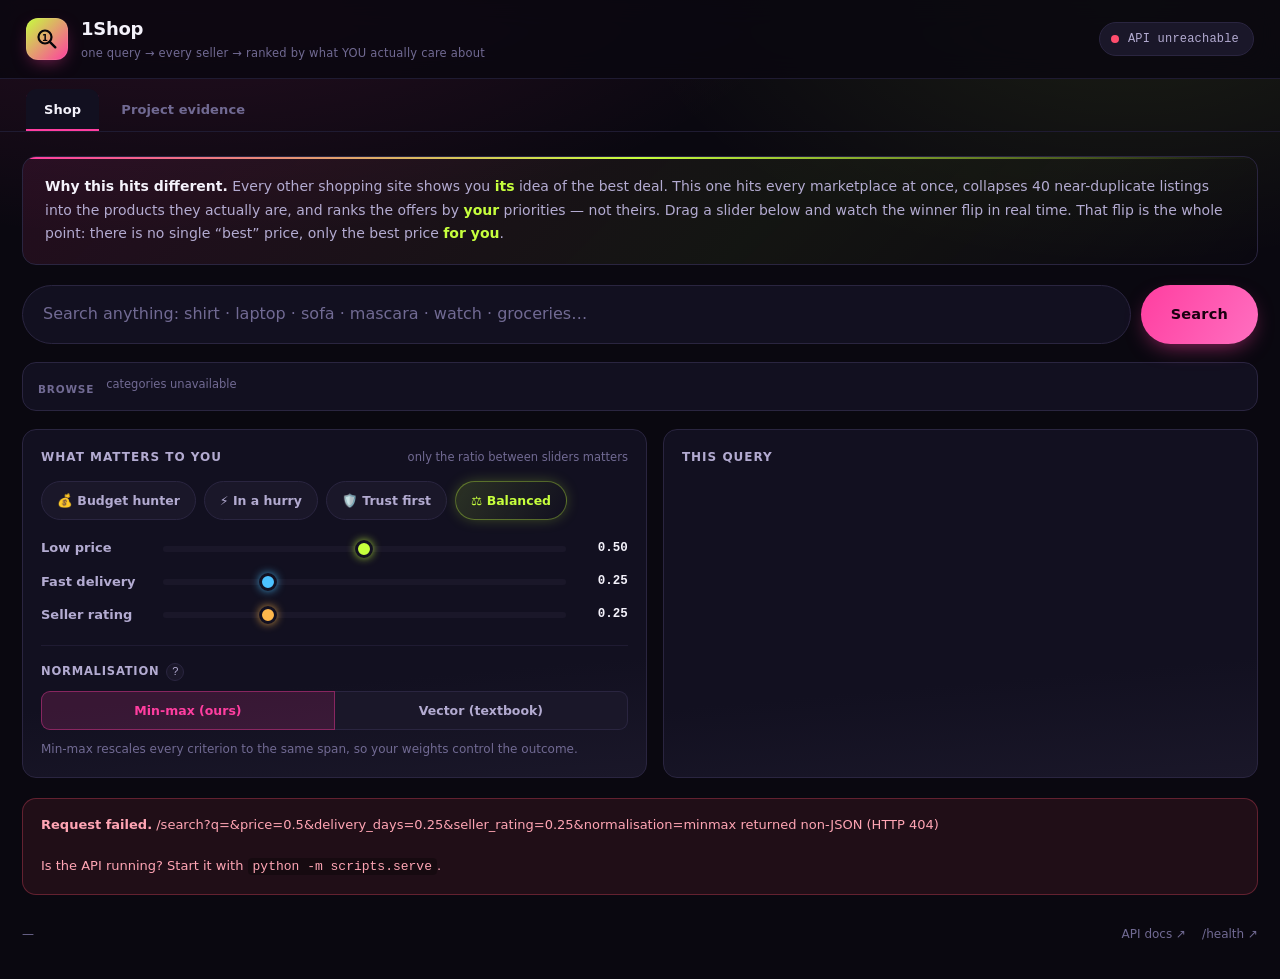
==== commit 087b6b83: "feat: rebrand frontend from "deal terminal" placeholder to "1Shop" "deal terminal" was a working-nam" ====
--- a/web/app/index.html
+++ b/web/app/index.html
@@ -3,7 +3,7 @@
 <head>
 <meta charset="utf-8">
 <meta name="viewport" content="width=device-width, initial-scale=1">
-<title>⚡ Aggregator — every price, live</title>
+<title>1Shop — every price, live</title>
 <!--
   Live frontend. Every number on this page comes from the API at runtime.
 
@@ -17,16 +17,30 @@
 -->
 <link rel="stylesheet" href="style.css">
 <!-- Inline data-URI favicon. A separate .ico file would 404 on every page load
-     and put a spurious error in the console during a demo. -->
-<link rel="icon" href="data:image/svg+xml,%3Csvg xmlns='http://www.w3.org/2000/svg' viewBox='0 0 32 32'%3E%3Crect width='32' height='32' rx='7' fill='%231f3a63'/%3E%3Ctext x='16' y='23' font-size='20' text-anchor='middle' fill='%234c8dff'%3E%E2%97%88%3C/text%3E%3C/svg%3E">
+     and put a spurious error in the console during a demo. Updated to match
+     the "1Shop" brand mark and the dark/volt-pulse palette -- the previous
+     version was left over from before that redesign. -->
+<link rel="icon" href="data:image/svg+xml,%3Csvg xmlns='http://www.w3.org/2000/svg' viewBox='0 0 32 32'%3E%3Crect width='32' height='32' rx='7' fill='%230a0810'/%3E%3Ctext x='16' y='24' font-family='Arial,sans-serif' font-size='21' font-weight='800' text-anchor='middle' fill='%23ff3ea0'%3E1%3C/text%3E%3C/svg%3E">
 </head>
 <body>
 
 <header class="topbar">
   <div class="brand">
-    <span class="logo">⚡</span>
+    <!-- The "1Shop" mark: a magnifying glass with the numeral 1 inside the
+         lens -- search once, get the one right answer across every
+         retailer. Inline SVG, not an emoji or an image file, so it stays
+         crisp at any size and needs no network request. -->
+    <span class="logo">
+      <svg width="24" height="24" viewBox="0 0 24 24" fill="none" aria-hidden="true">
+        <circle cx="10" cy="10" r="6.5" stroke="currentColor" stroke-width="2.2"/>
+        <line x1="14.8" y1="14.8" x2="20.3" y2="20.3" stroke="currentColor" stroke-width="2.4" stroke-linecap="round"/>
+        <text x="10" y="10.6" font-family="-apple-system, 'Segoe UI', system-ui, sans-serif"
+              font-size="8.5" font-weight="800" text-anchor="middle"
+              dominant-baseline="central" fill="currentColor">1</text>
+      </svg>
+    </span>
     <div>
-      <h1>deal terminal</h1>
+      <h1>1Shop</h1>
       <p class="sub">one query → every seller → ranked by what YOU actually care about</p>
     </div>
   </div>
